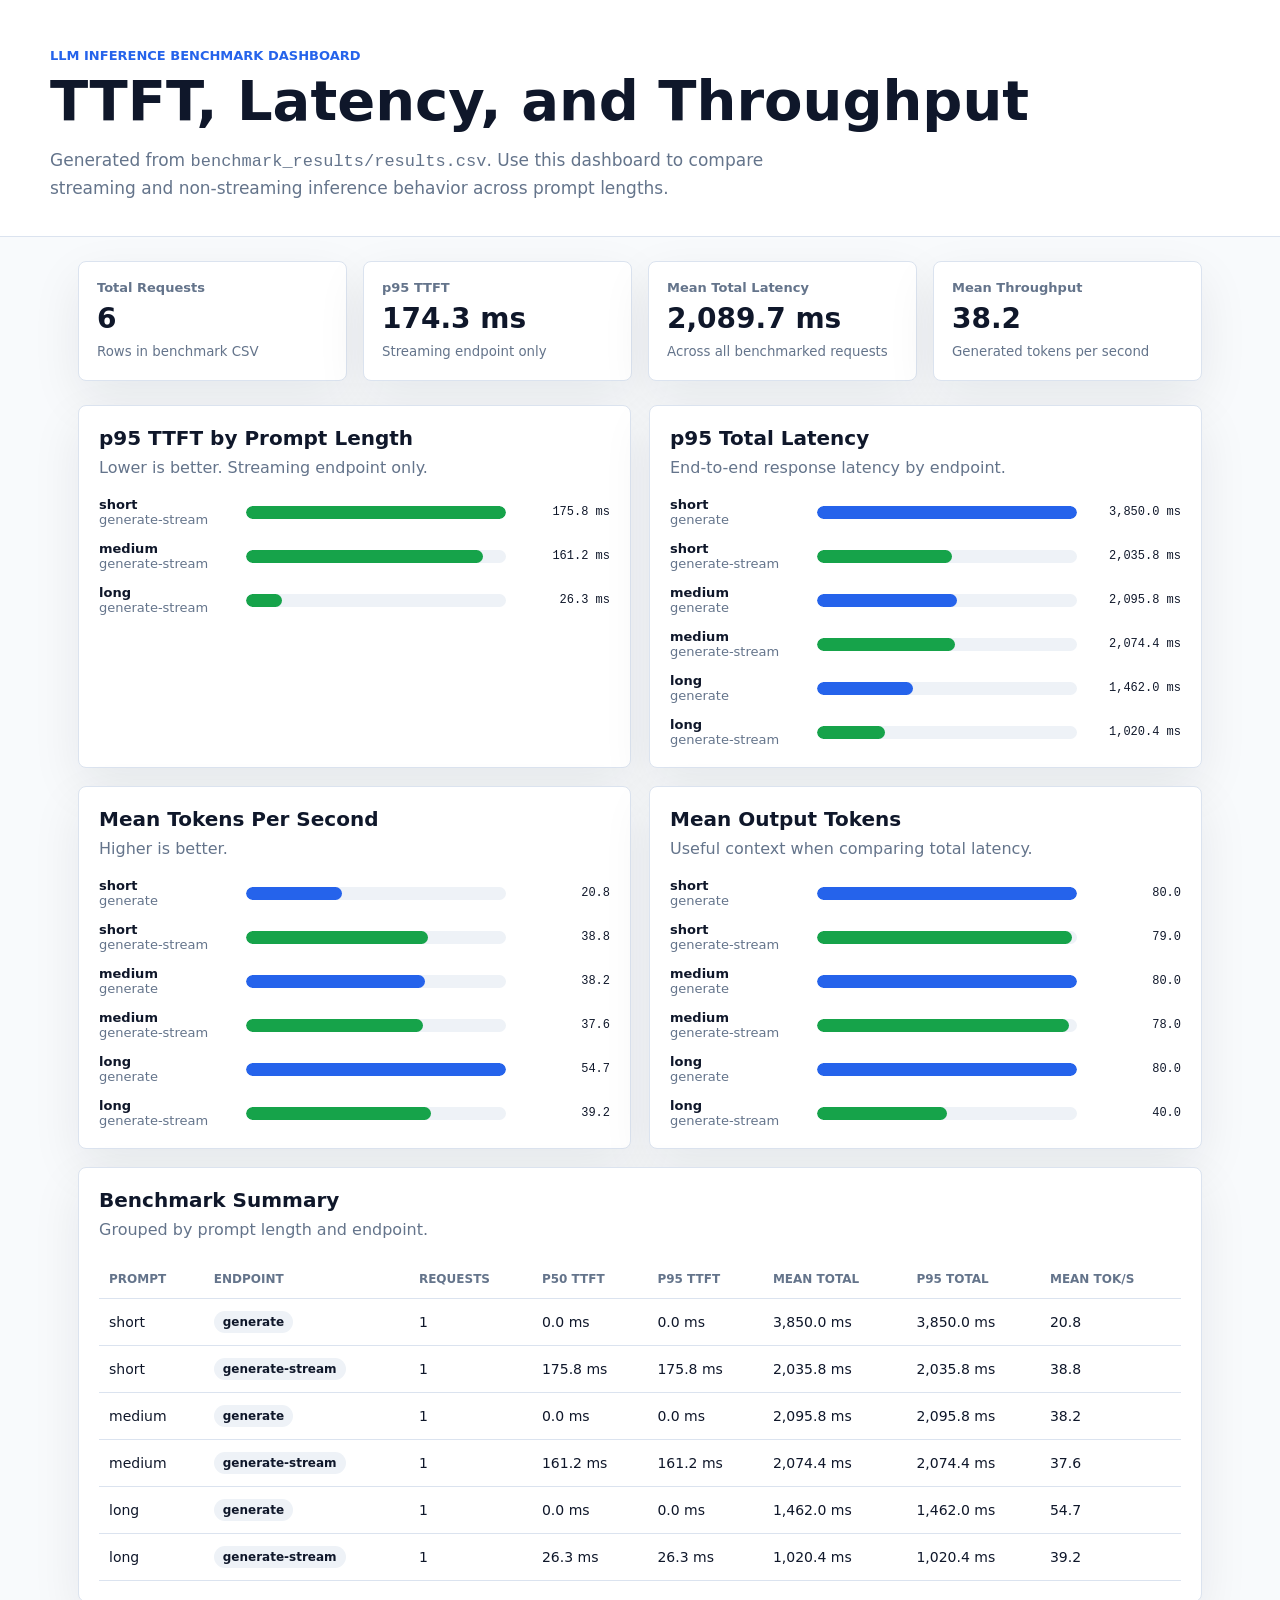
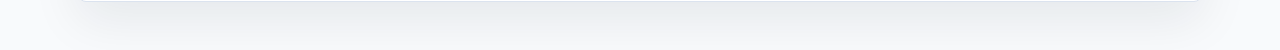
==== dashboard/index.html @ 8f3b3893 "Initial LLM TTFT benchmark platform" ====
<!doctype html>
<html lang="en">
<head>
  <meta charset="utf-8">
  <meta name="viewport" content="width=device-width, initial-scale=1">
  <title>LLM TTFT Benchmark Dashboard</title>
  <style>
    :root {
      color-scheme: light;
      --bg: #f8fafc;
      --surface: #ffffff;
      --surface-2: #eef2f7;
      --text: #0f172a;
      --muted: #64748b;
      --line: #dbe3ef;
      --blue: #2563eb;
      --green: #16a34a;
      --shadow: 0 18px 50px rgba(15, 23, 42, 0.08);
    }

    * {
      box-sizing: border-box;
    }

    body {
      margin: 0;
      background: var(--bg);
      color: var(--text);
      font-family:
        Inter,
        ui-sans-serif,
        system-ui,
        -apple-system,
        BlinkMacSystemFont,
        "Segoe UI",
        sans-serif;
    }

    code, pre {
      font-family: "SFMono-Regular", Consolas, "Liberation Mono", monospace;
    }

    .hero {
      background: var(--surface);
      border-bottom: 1px solid var(--line);
      padding: 48px 28px 34px;
    }

    .hero > div,
    .metrics,
    .grid {
      max-width: 1180px;
      margin: 0 auto;
    }

    .eyebrow {
      margin: 0 0 10px;
      color: var(--blue);
      font-size: 13px;
      font-weight: 700;
      text-transform: uppercase;
      letter-spacing: 0;
    }

    h1 {
      margin: 0;
      font-size: clamp(32px, 5vw, 56px);
      line-height: 1;
      letter-spacing: 0;
    }

    .hero p:last-child {
      max-width: 780px;
      margin: 18px 0 0;
      color: var(--muted);
      font-size: 17px;
      line-height: 1.6;
    }

    .metrics {
      display: grid;
      grid-template-columns: repeat(4, minmax(0, 1fr));
      gap: 16px;
      padding: 24px 28px 4px;
    }

    .metric-card,
    .panel {
      background: var(--surface);
      border: 1px solid var(--line);
      border-radius: 8px;
      box-shadow: var(--shadow);
    }

    .metric-card {
      padding: 18px;
    }

    .metric-card span,
    .metric-card small,
    .panel-heading p,
    .bar-label span {
      color: var(--muted);
    }

    .metric-card span {
      display: block;
      font-size: 13px;
      font-weight: 700;
    }

    .metric-card strong {
      display: block;
      margin-top: 10px;
      font-size: 28px;
      line-height: 1;
    }

    .metric-card small {
      display: block;
      margin-top: 10px;
      line-height: 1.4;
    }

    .grid {
      display: grid;
      grid-template-columns: repeat(2, minmax(0, 1fr));
      gap: 18px;
      padding: 20px 28px 48px;
    }

    .panel {
      padding: 20px;
      min-width: 0;
    }

    .wide {
      grid-column: 1 / -1;
    }

    .panel-heading {
      margin-bottom: 18px;
    }

    h2 {
      margin: 0;
      font-size: 20px;
      letter-spacing: 0;
    }

    .panel-heading p {
      margin: 6px 0 0;
      line-height: 1.45;
    }

    .bars {
      display: grid;
      gap: 14px;
    }

    .bar-row {
      display: grid;
      grid-template-columns: 135px minmax(120px, 1fr) 92px;
      align-items: center;
      gap: 12px;
    }

    .bar-label strong,
    .bar-label span {
      display: block;
      font-size: 13px;
    }

    .bar-track {
      height: 13px;
      overflow: hidden;
      background: var(--surface-2);
      border-radius: 999px;
    }

    .bar-fill {
      height: 100%;
      border-radius: 999px;
    }

    .bar-row code {
      color: var(--text);
      font-size: 12px;
      text-align: right;
    }

    .table-wrap {
      overflow-x: auto;
    }

    table {
      width: 100%;
      border-collapse: collapse;
      min-width: 860px;
    }

    th,
    td {
      border-bottom: 1px solid var(--line);
      padding: 12px 10px;
      text-align: left;
      font-size: 14px;
      white-space: nowrap;
    }

    th {
      color: var(--muted);
      font-size: 12px;
      text-transform: uppercase;
      letter-spacing: 0;
    }

    .pill {
      display: inline-flex;
      align-items: center;
      border-radius: 999px;
      background: var(--surface-2);
      padding: 4px 9px;
      font-size: 12px;
      font-weight: 700;
    }

    .empty {
      border: 1px dashed var(--line);
      border-radius: 8px;
      color: var(--muted);
      padding: 28px;
      text-align: center;
    }

    pre {
      margin: 0;
      overflow-x: auto;
      background: #0f172a;
      color: #e2e8f0;
      border-radius: 8px;
      padding: 18px;
      line-height: 1.55;
    }

    @media (max-width: 860px) {
      .metrics,
      .grid {
        grid-template-columns: 1fr;
      }

      .bar-row {
        grid-template-columns: 1fr;
        gap: 7px;
      }

      .bar-row code {
        text-align: left;
      }
    }
  </style>
</head>
<body>

        <section class="hero">
          <div>
            <p class="eyebrow">LLM Inference Benchmark Dashboard</p>
            <h1>TTFT, Latency, and Throughput</h1>
            <p>
              Generated from <code>benchmark_results/results.csv</code>. Use this dashboard to
              compare streaming and non-streaming inference behavior across prompt lengths.
            </p>
          </div>
        </section>

        <section class="metrics">
          
    <article class="metric-card">
      <span>Total Requests</span>
      <strong>6</strong>
      <small>Rows in benchmark CSV</small>
    </article>
    
    <article class="metric-card">
      <span>p95 TTFT</span>
      <strong>174.3 ms</strong>
      <small>Streaming endpoint only</small>
    </article>
    
    <article class="metric-card">
      <span>Mean Total Latency</span>
      <strong>2,089.7 ms</strong>
      <small>Across all benchmarked requests</small>
    </article>
    
    <article class="metric-card">
      <span>Mean Throughput</span>
      <strong>38.2</strong>
      <small>Generated tokens per second</small>
    </article>
    
        </section>

        <main class="grid">
          
    <section class="panel">
      <div class="panel-heading">
        <h2>p95 TTFT by Prompt Length</h2>
        <p>Lower is better. Streaming endpoint only.</p>
      </div>
      <div class="bars">
        
            <div class="bar-row">
              <div class="bar-label">
                <strong>short</strong>
                <span>generate-stream</span>
              </div>
              <div class="bar-track" aria-label="short generate-stream">
                <div class="bar-fill" style="width:100%;background:#16a34a;"></div>
              </div>
              <code>175.8 ms</code>
            </div>
            
            <div class="bar-row">
              <div class="bar-label">
                <strong>medium</strong>
                <span>generate-stream</span>
              </div>
              <div class="bar-track" aria-label="medium generate-stream">
                <div class="bar-fill" style="width:91%;background:#16a34a;"></div>
              </div>
              <code>161.2 ms</code>
            </div>
            
            <div class="bar-row">
              <div class="bar-label">
                <strong>long</strong>
                <span>generate-stream</span>
              </div>
              <div class="bar-track" aria-label="long generate-stream">
                <div class="bar-fill" style="width:14%;background:#16a34a;"></div>
              </div>
              <code>26.3 ms</code>
            </div>
            
      </div>
    </section>
    
          
    <section class="panel">
      <div class="panel-heading">
        <h2>p95 Total Latency</h2>
        <p>End-to-end response latency by endpoint.</p>
      </div>
      <div class="bars">
        
            <div class="bar-row">
              <div class="bar-label">
                <strong>short</strong>
                <span>generate</span>
              </div>
              <div class="bar-track" aria-label="short generate">
                <div class="bar-fill" style="width:100%;background:#2563eb;"></div>
              </div>
              <code>3,850.0 ms</code>
            </div>
            
            <div class="bar-row">
              <div class="bar-label">
                <strong>short</strong>
                <span>generate-stream</span>
              </div>
              <div class="bar-track" aria-label="short generate-stream">
                <div class="bar-fill" style="width:52%;background:#16a34a;"></div>
              </div>
              <code>2,035.8 ms</code>
            </div>
            
            <div class="bar-row">
              <div class="bar-label">
                <strong>medium</strong>
                <span>generate</span>
              </div>
              <div class="bar-track" aria-label="medium generate">
                <div class="bar-fill" style="width:54%;background:#2563eb;"></div>
              </div>
              <code>2,095.8 ms</code>
            </div>
            
            <div class="bar-row">
              <div class="bar-label">
                <strong>medium</strong>
                <span>generate-stream</span>
              </div>
              <div class="bar-track" aria-label="medium generate-stream">
                <div class="bar-fill" style="width:53%;background:#16a34a;"></div>
              </div>
              <code>2,074.4 ms</code>
            </div>
            
            <div class="bar-row">
              <div class="bar-label">
                <strong>long</strong>
                <span>generate</span>
              </div>
              <div class="bar-track" aria-label="long generate">
                <div class="bar-fill" style="width:37%;background:#2563eb;"></div>
              </div>
              <code>1,462.0 ms</code>
            </div>
            
            <div class="bar-row">
              <div class="bar-label">
                <strong>long</strong>
                <span>generate-stream</span>
              </div>
              <div class="bar-track" aria-label="long generate-stream">
                <div class="bar-fill" style="width:26%;background:#16a34a;"></div>
              </div>
              <code>1,020.4 ms</code>
            </div>
            
      </div>
    </section>
    
          
    <section class="panel">
      <div class="panel-heading">
        <h2>Mean Tokens Per Second</h2>
        <p>Higher is better.</p>
      </div>
      <div class="bars">
        
            <div class="bar-row">
              <div class="bar-label">
                <strong>short</strong>
                <span>generate</span>
              </div>
              <div class="bar-track" aria-label="short generate">
                <div class="bar-fill" style="width:37%;background:#2563eb;"></div>
              </div>
              <code>20.8</code>
            </div>
            
            <div class="bar-row">
              <div class="bar-label">
                <strong>short</strong>
                <span>generate-stream</span>
              </div>
              <div class="bar-track" aria-label="short generate-stream">
                <div class="bar-fill" style="width:70%;background:#16a34a;"></div>
              </div>
              <code>38.8</code>
            </div>
            
            <div class="bar-row">
              <div class="bar-label">
                <strong>medium</strong>
                <span>generate</span>
              </div>
              <div class="bar-track" aria-label="medium generate">
                <div class="bar-fill" style="width:69%;background:#2563eb;"></div>
              </div>
              <code>38.2</code>
            </div>
            
            <div class="bar-row">
              <div class="bar-label">
                <strong>medium</strong>
                <span>generate-stream</span>
              </div>
              <div class="bar-track" aria-label="medium generate-stream">
                <div class="bar-fill" style="width:68%;background:#16a34a;"></div>
              </div>
              <code>37.6</code>
            </div>
            
            <div class="bar-row">
              <div class="bar-label">
                <strong>long</strong>
                <span>generate</span>
              </div>
              <div class="bar-track" aria-label="long generate">
                <div class="bar-fill" style="width:100%;background:#2563eb;"></div>
              </div>
              <code>54.7</code>
            </div>
            
            <div class="bar-row">
              <div class="bar-label">
                <strong>long</strong>
                <span>generate-stream</span>
              </div>
              <div class="bar-track" aria-label="long generate-stream">
                <div class="bar-fill" style="width:71%;background:#16a34a;"></div>
              </div>
              <code>39.2</code>
            </div>
            
      </div>
    </section>
    
          
    <section class="panel">
      <div class="panel-heading">
        <h2>Mean Output Tokens</h2>
        <p>Useful context when comparing total latency.</p>
      </div>
      <div class="bars">
        
            <div class="bar-row">
              <div class="bar-label">
                <strong>short</strong>
                <span>generate</span>
              </div>
              <div class="bar-track" aria-label="short generate">
                <div class="bar-fill" style="width:100%;background:#2563eb;"></div>
              </div>
              <code>80.0</code>
            </div>
            
            <div class="bar-row">
              <div class="bar-label">
                <strong>short</strong>
                <span>generate-stream</span>
              </div>
              <div class="bar-track" aria-label="short generate-stream">
                <div class="bar-fill" style="width:98%;background:#16a34a;"></div>
              </div>
              <code>79.0</code>
            </div>
            
            <div class="bar-row">
              <div class="bar-label">
                <strong>medium</strong>
                <span>generate</span>
              </div>
              <div class="bar-track" aria-label="medium generate">
                <div class="bar-fill" style="width:100%;background:#2563eb;"></div>
              </div>
              <code>80.0</code>
            </div>
            
            <div class="bar-row">
              <div class="bar-label">
                <strong>medium</strong>
                <span>generate-stream</span>
              </div>
              <div class="bar-track" aria-label="medium generate-stream">
                <div class="bar-fill" style="width:97%;background:#16a34a;"></div>
              </div>
              <code>78.0</code>
            </div>
            
            <div class="bar-row">
              <div class="bar-label">
                <strong>long</strong>
                <span>generate</span>
              </div>
              <div class="bar-track" aria-label="long generate">
                <div class="bar-fill" style="width:100%;background:#2563eb;"></div>
              </div>
              <code>80.0</code>
            </div>
            
            <div class="bar-row">
              <div class="bar-label">
                <strong>long</strong>
                <span>generate-stream</span>
              </div>
              <div class="bar-track" aria-label="long generate-stream">
                <div class="bar-fill" style="width:50%;background:#16a34a;"></div>
              </div>
              <code>40.0</code>
            </div>
            
      </div>
    </section>
    
          
    <section class="panel wide">
      <div class="panel-heading">
        <h2>Benchmark Summary</h2>
        <p>Grouped by prompt length and endpoint.</p>
      </div>
      <div class="table-wrap">
        <table>
          <thead>
            <tr>
              <th>Prompt</th>
              <th>Endpoint</th>
              <th>Requests</th>
              <th>p50 TTFT</th>
              <th>p95 TTFT</th>
              <th>Mean Total</th>
              <th>p95 Total</th>
              <th>Mean tok/s</th>
            </tr>
          </thead>
          <tbody>
            <tr>
              <td>short</td>
              <td><span class="pill">generate</span></td>
              <td>1</td>
              <td>0.0 ms</td>
              <td>0.0 ms</td>
              <td>3,850.0 ms</td>
              <td>3,850.0 ms</td>
              <td>20.8</td>
            </tr>
            
            <tr>
              <td>short</td>
              <td><span class="pill">generate-stream</span></td>
              <td>1</td>
              <td>175.8 ms</td>
              <td>175.8 ms</td>
              <td>2,035.8 ms</td>
              <td>2,035.8 ms</td>
              <td>38.8</td>
            </tr>
            
            <tr>
              <td>medium</td>
              <td><span class="pill">generate</span></td>
              <td>1</td>
              <td>0.0 ms</td>
              <td>0.0 ms</td>
              <td>2,095.8 ms</td>
              <td>2,095.8 ms</td>
              <td>38.2</td>
            </tr>
            
            <tr>
              <td>medium</td>
              <td><span class="pill">generate-stream</span></td>
              <td>1</td>
              <td>161.2 ms</td>
              <td>161.2 ms</td>
              <td>2,074.4 ms</td>
              <td>2,074.4 ms</td>
              <td>37.6</td>
            </tr>
            
            <tr>
              <td>long</td>
              <td><span class="pill">generate</span></td>
              <td>1</td>
              <td>0.0 ms</td>
              <td>0.0 ms</td>
              <td>1,462.0 ms</td>
              <td>1,462.0 ms</td>
              <td>54.7</td>
            </tr>
            
            <tr>
              <td>long</td>
              <td><span class="pill">generate-stream</span></td>
              <td>1</td>
              <td>26.3 ms</td>
              <td>26.3 ms</td>
              <td>1,020.4 ms</td>
              <td>1,020.4 ms</td>
              <td>39.2</td>
            </tr>
            </tbody>
        </table>
      </div>
    </section>
    
        </main>
        
</body>
</html>
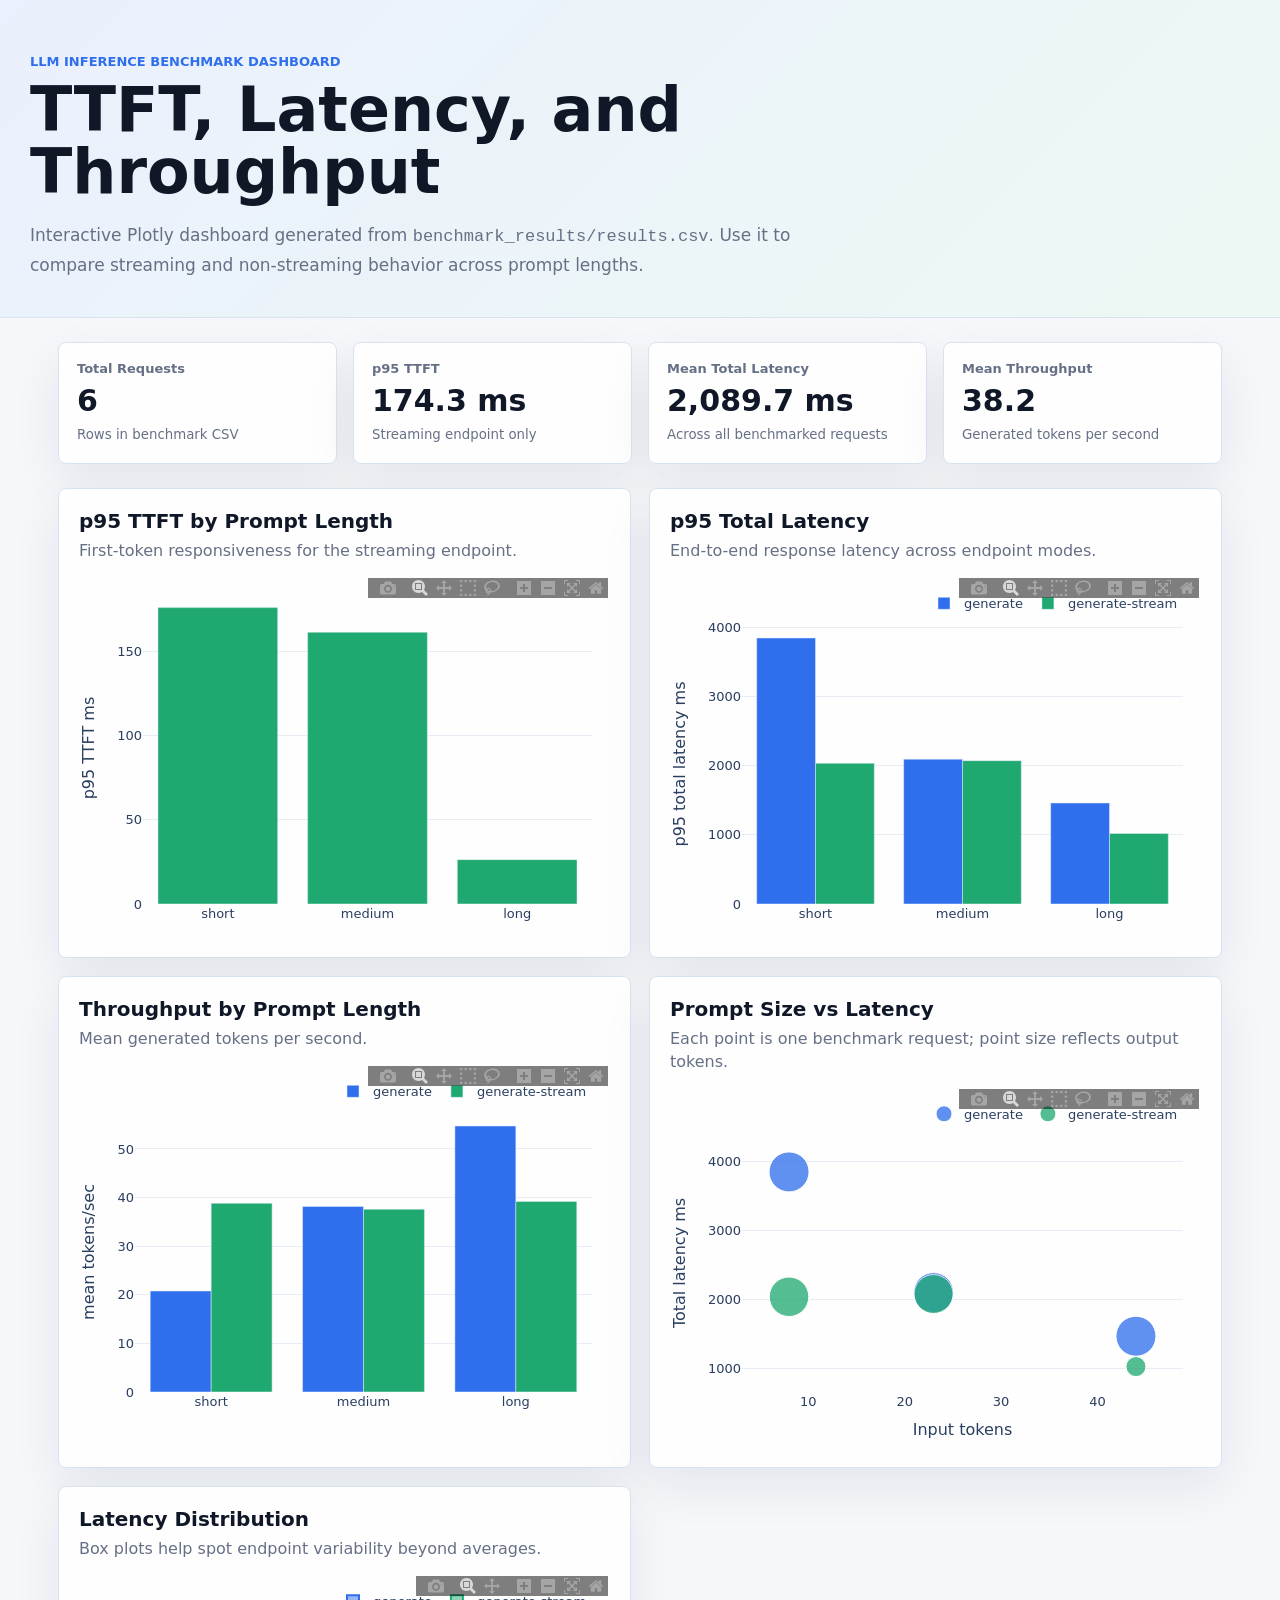
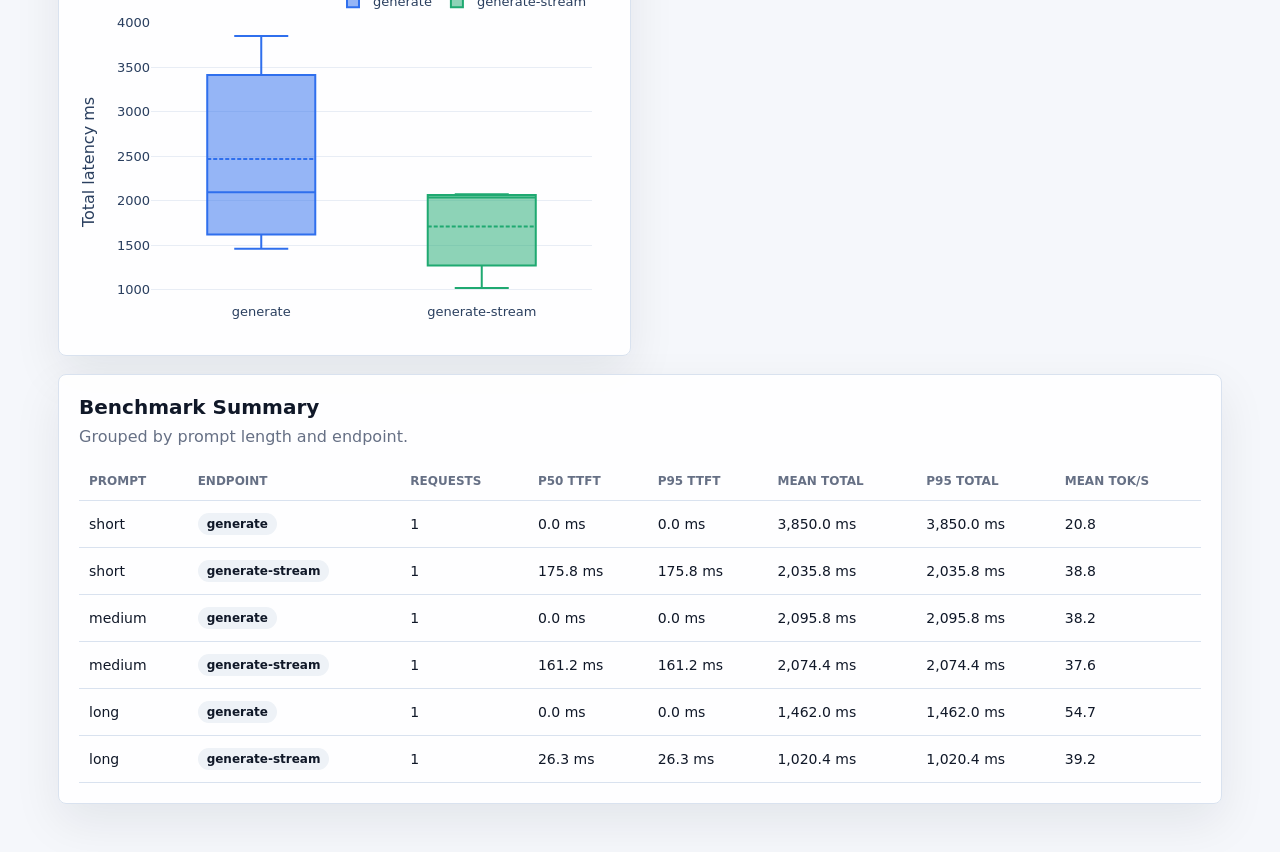
==== commit 187c1574: "Add Plotly benchmark dashboard and README visuals" ====
--- a/dashboard/index.html
+++ b/dashboard/index.html
@@ -7,15 +7,15 @@
   <style>
     :root {
       color-scheme: light;
-      --bg: #f8fafc;
+      --bg: #f5f7fb;
       --surface: #ffffff;
       --surface-2: #eef2f7;
-      --text: #0f172a;
-      --muted: #64748b;
-      --line: #dbe3ef;
-      --blue: #2563eb;
-      --green: #16a34a;
-      --shadow: 0 18px 50px rgba(15, 23, 42, 0.08);
+      --text: #101828;
+      --muted: #667085;
+      --line: #d9e2ef;
+      --accent: #2f6fed;
+      --accent-2: #1fa971;
+      --shadow: 0 18px 48px rgba(16, 24, 40, 0.08);
     }
 
     * {
@@ -41,40 +41,43 @@
     }
 
     .hero {
-      background: var(--surface);
+      background:
+        linear-gradient(135deg, rgba(47, 111, 237, 0.10), rgba(31, 169, 113, 0.08)),
+        var(--surface);
       border-bottom: 1px solid var(--line);
-      padding: 48px 28px 34px;
+      padding: 54px 28px 38px;
     }
 
     .hero > div,
     .metrics,
     .grid {
-      max-width: 1180px;
+      max-width: 1220px;
       margin: 0 auto;
     }
 
     .eyebrow {
       margin: 0 0 10px;
-      color: var(--blue);
+      color: var(--accent);
       font-size: 13px;
-      font-weight: 700;
+      font-weight: 800;
       text-transform: uppercase;
       letter-spacing: 0;
     }
 
     h1 {
+      max-width: 860px;
       margin: 0;
-      font-size: clamp(32px, 5vw, 56px);
+      font-size: clamp(36px, 5vw, 62px);
       line-height: 1;
       letter-spacing: 0;
     }
 
     .hero p:last-child {
-      max-width: 780px;
+      max-width: 800px;
       margin: 18px 0 0;
       color: var(--muted);
       font-size: 17px;
-      line-height: 1.6;
+      line-height: 1.65;
     }
 
     .metrics {
@@ -86,7 +89,7 @@
 
     .metric-card,
     .panel {
-      background: var(--surface);
+      background: rgba(255, 255, 255, 0.94);
       border: 1px solid var(--line);
       border-radius: 8px;
       box-shadow: var(--shadow);
@@ -98,21 +101,20 @@
 
     .metric-card span,
     .metric-card small,
-    .panel-heading p,
-    .bar-label span {
+    .panel-heading p {
       color: var(--muted);
     }
 
     .metric-card span {
       display: block;
       font-size: 13px;
-      font-weight: 700;
+      font-weight: 800;
     }
 
     .metric-card strong {
       display: block;
       margin-top: 10px;
-      font-size: 28px;
+      font-size: 30px;
       line-height: 1;
     }
 
@@ -130,8 +132,12 @@
     }
 
     .panel {
+      min-width: 0;
       padding: 20px;
-      min-width: 0;
+    }
+
+    .chart-panel {
+      min-height: 470px;
     }
 
     .wide {
@@ -139,7 +145,7 @@
     }
 
     .panel-heading {
-      margin-bottom: 18px;
+      margin-bottom: 14px;
     }
 
     h2 {
@@ -151,42 +157,6 @@
     .panel-heading p {
       margin: 6px 0 0;
       line-height: 1.45;
-    }
-
-    .bars {
-      display: grid;
-      gap: 14px;
-    }
-
-    .bar-row {
-      display: grid;
-      grid-template-columns: 135px minmax(120px, 1fr) 92px;
-      align-items: center;
-      gap: 12px;
-    }
-
-    .bar-label strong,
-    .bar-label span {
-      display: block;
-      font-size: 13px;
-    }
-
-    .bar-track {
-      height: 13px;
-      overflow: hidden;
-      background: var(--surface-2);
-      border-radius: 999px;
-    }
-
-    .bar-fill {
-      height: 100%;
-      border-radius: 999px;
-    }
-
-    .bar-row code {
-      color: var(--text);
-      font-size: 12px;
-      text-align: right;
     }
 
     .table-wrap {
@@ -222,7 +192,7 @@
       background: var(--surface-2);
       padding: 4px 9px;
       font-size: 12px;
-      font-weight: 700;
+      font-weight: 800;
     }
 
     .empty {
@@ -236,26 +206,17 @@
     pre {
       margin: 0;
       overflow-x: auto;
-      background: #0f172a;
-      color: #e2e8f0;
+      background: #101828;
+      color: #edf2f7;
       border-radius: 8px;
       padding: 18px;
       line-height: 1.55;
     }
 
-    @media (max-width: 860px) {
+    @media (max-width: 900px) {
       .metrics,
       .grid {
         grid-template-columns: 1fr;
-      }
-
-      .bar-row {
-        grid-template-columns: 1fr;
-        gap: 7px;
-      }
-
-      .bar-row code {
-        text-align: left;
       }
     }
   </style>
@@ -267,8 +228,9 @@
             <p class="eyebrow">LLM Inference Benchmark Dashboard</p>
             <h1>TTFT, Latency, and Throughput</h1>
             <p>
-              Generated from <code>benchmark_results/results.csv</code>. Use this dashboard to
-              compare streaming and non-streaming inference behavior across prompt lengths.
+              Interactive Plotly dashboard generated from
+              <code>benchmark_results/results.csv</code>. Use it to compare
+              streaming and non-streaming behavior across prompt lengths.
             </p>
           </div>
         </section>
@@ -303,278 +265,45 @@
 
         <main class="grid">
           
-    <section class="panel">
+    <section class="panel chart-panel">
       <div class="panel-heading">
         <h2>p95 TTFT by Prompt Length</h2>
-        <p>Lower is better. Streaming endpoint only.</p>
-      </div>
-      <div class="bars">
-        
-            <div class="bar-row">
-              <div class="bar-label">
-                <strong>short</strong>
-                <span>generate-stream</span>
-              </div>
-              <div class="bar-track" aria-label="short generate-stream">
-                <div class="bar-fill" style="width:100%;background:#16a34a;"></div>
-              </div>
-              <code>175.8 ms</code>
-            </div>
-            
-            <div class="bar-row">
-              <div class="bar-label">
-                <strong>medium</strong>
-                <span>generate-stream</span>
-              </div>
-              <div class="bar-track" aria-label="medium generate-stream">
-                <div class="bar-fill" style="width:91%;background:#16a34a;"></div>
-              </div>
-              <code>161.2 ms</code>
-            </div>
-            
-            <div class="bar-row">
-              <div class="bar-label">
-                <strong>long</strong>
-                <span>generate-stream</span>
-              </div>
-              <div class="bar-track" aria-label="long generate-stream">
-                <div class="bar-fill" style="width:14%;background:#16a34a;"></div>
-              </div>
-              <code>26.3 ms</code>
-            </div>
-            
-      </div>
-    </section>
-    
-          
-    <section class="panel">
+        <p>First-token responsiveness for the streaming endpoint.</p>
+      </div>
+      <div>                        <script type="text/javascript">window.PlotlyConfig = {MathJaxConfig: 'local'};</script>
+        <script charset="utf-8" src="https://cdn.plot.ly/plotly-2.35.2.min.js"></script>                <div id="385164d9-6b8e-4948-8097-2325df92bfde" class="plotly-graph-div" style="height:360px; width:100%;"></div>            <script type="text/javascript">                                    window.PLOTLYENV=window.PLOTLYENV || {};                                    if (document.getElementById("385164d9-6b8e-4948-8097-2325df92bfde")) {                    Plotly.newPlot(                        "385164d9-6b8e-4948-8097-2325df92bfde",                        [{"customdata":[[1],[1],[1]],"hovertemplate":"\u003cb\u003e%{x}\u003c\u002fb\u003e\u003cbr\u003ep95 TTFT ms: %{y:,.1f}\u003cbr\u003erequests: %{customdata[0]}\u003cextra\u003e\u003c\u002fextra\u003e","marker":{"color":"#1fa971"},"name":"generate-stream","x":["short","medium","long"],"y":[175.77512499999992,161.17262499999984,26.311542000000188],"type":"bar"}],                        {"template":{"data":{"histogram2dcontour":[{"type":"histogram2dcontour","colorbar":{"outlinewidth":0,"ticks":""},"colorscale":[[0.0,"#0d0887"],[0.1111111111111111,"#46039f"],[0.2222222222222222,"#7201a8"],[0.3333333333333333,"#9c179e"],[0.4444444444444444,"#bd3786"],[0.5555555555555556,"#d8576b"],[0.6666666666666666,"#ed7953"],[0.7777777777777778,"#fb9f3a"],[0.8888888888888888,"#fdca26"],[1.0,"#f0f921"]]}],"choropleth":[{"type":"choropleth","colorbar":{"outlinewidth":0,"ticks":""}}],"histogram2d":[{"type":"histogram2d","colorbar":{"outlinewidth":0,"ticks":""},"colorscale":[[0.0,"#0d0887"],[0.1111111111111111,"#46039f"],[0.2222222222222222,"#7201a8"],[0.3333333333333333,"#9c179e"],[0.4444444444444444,"#bd3786"],[0.5555555555555556,"#d8576b"],[0.6666666666666666,"#ed7953"],[0.7777777777777778,"#fb9f3a"],[0.8888888888888888,"#fdca26"],[1.0,"#f0f921"]]}],"heatmap":[{"type":"heatmap","colorbar":{"outlinewidth":0,"ticks":""},"colorscale":[[0.0,"#0d0887"],[0.1111111111111111,"#46039f"],[0.2222222222222222,"#7201a8"],[0.3333333333333333,"#9c179e"],[0.4444444444444444,"#bd3786"],[0.5555555555555556,"#d8576b"],[0.6666666666666666,"#ed7953"],[0.7777777777777778,"#fb9f3a"],[0.8888888888888888,"#fdca26"],[1.0,"#f0f921"]]}],"heatmapgl":[{"type":"heatmapgl","colorbar":{"outlinewidth":0,"ticks":""},"colorscale":[[0.0,"#0d0887"],[0.1111111111111111,"#46039f"],[0.2222222222222222,"#7201a8"],[0.3333333333333333,"#9c179e"],[0.4444444444444444,"#bd3786"],[0.5555555555555556,"#d8576b"],[0.6666666666666666,"#ed7953"],[0.7777777777777778,"#fb9f3a"],[0.8888888888888888,"#fdca26"],[1.0,"#f0f921"]]}],"contourcarpet":[{"type":"contourcarpet","colorbar":{"outlinewidth":0,"ticks":""}}],"contour":[{"type":"contour","colorbar":{"outlinewidth":0,"ticks":""},"colorscale":[[0.0,"#0d0887"],[0.1111111111111111,"#46039f"],[0.2222222222222222,"#7201a8"],[0.3333333333333333,"#9c179e"],[0.4444444444444444,"#bd3786"],[0.5555555555555556,"#d8576b"],[0.6666666666666666,"#ed7953"],[0.7777777777777778,"#fb9f3a"],[0.8888888888888888,"#fdca26"],[1.0,"#f0f921"]]}],"surface":[{"type":"surface","colorbar":{"outlinewidth":0,"ticks":""},"colorscale":[[0.0,"#0d0887"],[0.1111111111111111,"#46039f"],[0.2222222222222222,"#7201a8"],[0.3333333333333333,"#9c179e"],[0.4444444444444444,"#bd3786"],[0.5555555555555556,"#d8576b"],[0.6666666666666666,"#ed7953"],[0.7777777777777778,"#fb9f3a"],[0.8888888888888888,"#fdca26"],[1.0,"#f0f921"]]}],"mesh3d":[{"type":"mesh3d","colorbar":{"outlinewidth":0,"ticks":""}}],"scatter":[{"fillpattern":{"fillmode":"overlay","size":10,"solidity":0.2},"type":"scatter"}],"parcoords":[{"type":"parcoords","line":{"colorbar":{"outlinewidth":0,"ticks":""}}}],"scatterpolargl":[{"type":"scatterpolargl","marker":{"colorbar":{"outlinewidth":0,"ticks":""}}}],"bar":[{"error_x":{"color":"#2a3f5f"},"error_y":{"color":"#2a3f5f"},"marker":{"line":{"color":"#E5ECF6","width":0.5},"pattern":{"fillmode":"overlay","size":10,"solidity":0.2}},"type":"bar"}],"scattergeo":[{"type":"scattergeo","marker":{"colorbar":{"outlinewidth":0,"ticks":""}}}],"scatterpolar":[{"type":"scatterpolar","marker":{"colorbar":{"outlinewidth":0,"ticks":""}}}],"histogram":[{"marker":{"pattern":{"fillmode":"overlay","size":10,"solidity":0.2}},"type":"histogram"}],"scattergl":[{"type":"scattergl","marker":{"colorbar":{"outlinewidth":0,"ticks":""}}}],"scatter3d":[{"type":"scatter3d","line":{"colorbar":{"outlinewidth":0,"ticks":""}},"marker":{"colorbar":{"outlinewidth":0,"ticks":""}}}],"scattermapbox":[{"type":"scattermapbox","marker":{"colorbar":{"outlinewidth":0,"ticks":""}}}],"scatterternary":[{"type":"scatterternary","marker":{"colorbar":{"outlinewidth":0,"ticks":""}}}],"scattercarpet":[{"type":"scattercarpet","marker":{"colorbar":{"outlinewidth":0,"ticks":""}}}],"carpet":[{"aaxis":{"endlinecolor":"#2a3f5f","gridcolor":"white","linecolor":"white","minorgridcolor":"white","startlinecolor":"#2a3f5f"},"baxis":{"endlinecolor":"#2a3f5f","gridcolor":"white","linecolor":"white","minorgridcolor":"white","startlinecolor":"#2a3f5f"},"type":"carpet"}],"table":[{"cells":{"fill":{"color":"#EBF0F8"},"line":{"color":"white"}},"header":{"fill":{"color":"#C8D4E3"},"line":{"color":"white"}},"type":"table"}],"barpolar":[{"marker":{"line":{"color":"#E5ECF6","width":0.5},"pattern":{"fillmode":"overlay","size":10,"solidity":0.2}},"type":"barpolar"}],"pie":[{"automargin":true,"type":"pie"}]},"layout":{"autotypenumbers":"strict","colorway":["#636efa","#EF553B","#00cc96","#ab63fa","#FFA15A","#19d3f3","#FF6692","#B6E880","#FF97FF","#FECB52"],"font":{"color":"#2a3f5f"},"hovermode":"closest","hoverlabel":{"align":"left"},"paper_bgcolor":"white","plot_bgcolor":"#E5ECF6","polar":{"bgcolor":"#E5ECF6","angularaxis":{"gridcolor":"white","linecolor":"white","ticks":""},"radialaxis":{"gridcolor":"white","linecolor":"white","ticks":""}},"ternary":{"bgcolor":"#E5ECF6","aaxis":{"gridcolor":"white","linecolor":"white","ticks":""},"baxis":{"gridcolor":"white","linecolor":"white","ticks":""},"caxis":{"gridcolor":"white","linecolor":"white","ticks":""}},"coloraxis":{"colorbar":{"outlinewidth":0,"ticks":""}},"colorscale":{"sequential":[[0.0,"#0d0887"],[0.1111111111111111,"#46039f"],[0.2222222222222222,"#7201a8"],[0.3333333333333333,"#9c179e"],[0.4444444444444444,"#bd3786"],[0.5555555555555556,"#d8576b"],[0.6666666666666666,"#ed7953"],[0.7777777777777778,"#fb9f3a"],[0.8888888888888888,"#fdca26"],[1.0,"#f0f921"]],"sequentialminus":[[0.0,"#0d0887"],[0.1111111111111111,"#46039f"],[0.2222222222222222,"#7201a8"],[0.3333333333333333,"#9c179e"],[0.4444444444444444,"#bd3786"],[0.5555555555555556,"#d8576b"],[0.6666666666666666,"#ed7953"],[0.7777777777777778,"#fb9f3a"],[0.8888888888888888,"#fdca26"],[1.0,"#f0f921"]],"diverging":[[0,"#8e0152"],[0.1,"#c51b7d"],[0.2,"#de77ae"],[0.3,"#f1b6da"],[0.4,"#fde0ef"],[0.5,"#f7f7f7"],[0.6,"#e6f5d0"],[0.7,"#b8e186"],[0.8,"#7fbc41"],[0.9,"#4d9221"],[1,"#276419"]]},"xaxis":{"gridcolor":"white","linecolor":"white","ticks":"","title":{"standoff":15},"zerolinecolor":"white","automargin":true,"zerolinewidth":2},"yaxis":{"gridcolor":"white","linecolor":"white","ticks":"","title":{"standoff":15},"zerolinecolor":"white","automargin":true,"zerolinewidth":2},"scene":{"xaxis":{"backgroundcolor":"#E5ECF6","gridcolor":"white","linecolor":"white","showbackground":true,"ticks":"","zerolinecolor":"white","gridwidth":2},"yaxis":{"backgroundcolor":"#E5ECF6","gridcolor":"white","linecolor":"white","showbackground":true,"ticks":"","zerolinecolor":"white","gridwidth":2},"zaxis":{"backgroundcolor":"#E5ECF6","gridcolor":"white","linecolor":"white","showbackground":true,"ticks":"","zerolinecolor":"white","gridwidth":2}},"shapedefaults":{"line":{"color":"#2a3f5f"}},"annotationdefaults":{"arrowcolor":"#2a3f5f","arrowhead":0,"arrowwidth":1},"geo":{"bgcolor":"white","landcolor":"#E5ECF6","subunitcolor":"white","showland":true,"showlakes":true,"lakecolor":"white"},"title":{"x":0.05},"mapbox":{"style":"light"}}},"barmode":"group","yaxis":{"title":{"text":"p95 TTFT ms"},"gridcolor":"#e8edf5","zeroline":false},"margin":{"l":24,"r":18,"t":16,"b":32},"font":{"family":"Inter, system-ui, -apple-system, Segoe UI, sans-serif","size":13},"legend":{"orientation":"h","yanchor":"bottom","y":1.02,"xanchor":"right","x":1},"hoverlabel":{"font":{"size":13,"family":"Inter, system-ui, sans-serif"},"bgcolor":"#ffffff","bordercolor":"#d8e0eb"},"xaxis":{"showgrid":false,"zeroline":false},"height":360,"paper_bgcolor":"rgba(0,0,0,0)","plot_bgcolor":"rgba(0,0,0,0)"},                        {"displayModeBar": true, "responsive": true, "displaylogo": false}                    )                };                            </script>        </div>
+    </section>
+    
+    <section class="panel chart-panel">
       <div class="panel-heading">
         <h2>p95 Total Latency</h2>
-        <p>End-to-end response latency by endpoint.</p>
-      </div>
-      <div class="bars">
-        
-            <div class="bar-row">
-              <div class="bar-label">
-                <strong>short</strong>
-                <span>generate</span>
-              </div>
-              <div class="bar-track" aria-label="short generate">
-                <div class="bar-fill" style="width:100%;background:#2563eb;"></div>
-              </div>
-              <code>3,850.0 ms</code>
-            </div>
-            
-            <div class="bar-row">
-              <div class="bar-label">
-                <strong>short</strong>
-                <span>generate-stream</span>
-              </div>
-              <div class="bar-track" aria-label="short generate-stream">
-                <div class="bar-fill" style="width:52%;background:#16a34a;"></div>
-              </div>
-              <code>2,035.8 ms</code>
-            </div>
-            
-            <div class="bar-row">
-              <div class="bar-label">
-                <strong>medium</strong>
-                <span>generate</span>
-              </div>
-              <div class="bar-track" aria-label="medium generate">
-                <div class="bar-fill" style="width:54%;background:#2563eb;"></div>
-              </div>
-              <code>2,095.8 ms</code>
-            </div>
-            
-            <div class="bar-row">
-              <div class="bar-label">
-                <strong>medium</strong>
-                <span>generate-stream</span>
-              </div>
-              <div class="bar-track" aria-label="medium generate-stream">
-                <div class="bar-fill" style="width:53%;background:#16a34a;"></div>
-              </div>
-              <code>2,074.4 ms</code>
-            </div>
-            
-            <div class="bar-row">
-              <div class="bar-label">
-                <strong>long</strong>
-                <span>generate</span>
-              </div>
-              <div class="bar-track" aria-label="long generate">
-                <div class="bar-fill" style="width:37%;background:#2563eb;"></div>
-              </div>
-              <code>1,462.0 ms</code>
-            </div>
-            
-            <div class="bar-row">
-              <div class="bar-label">
-                <strong>long</strong>
-                <span>generate-stream</span>
-              </div>
-              <div class="bar-track" aria-label="long generate-stream">
-                <div class="bar-fill" style="width:26%;background:#16a34a;"></div>
-              </div>
-              <code>1,020.4 ms</code>
-            </div>
-            
-      </div>
-    </section>
-    
-          
-    <section class="panel">
-      <div class="panel-heading">
-        <h2>Mean Tokens Per Second</h2>
-        <p>Higher is better.</p>
-      </div>
-      <div class="bars">
-        
-            <div class="bar-row">
-              <div class="bar-label">
-                <strong>short</strong>
-                <span>generate</span>
-              </div>
-              <div class="bar-track" aria-label="short generate">
-                <div class="bar-fill" style="width:37%;background:#2563eb;"></div>
-              </div>
-              <code>20.8</code>
-            </div>
-            
-            <div class="bar-row">
-              <div class="bar-label">
-                <strong>short</strong>
-                <span>generate-stream</span>
-              </div>
-              <div class="bar-track" aria-label="short generate-stream">
-                <div class="bar-fill" style="width:70%;background:#16a34a;"></div>
-              </div>
-              <code>38.8</code>
-            </div>
-            
-            <div class="bar-row">
-              <div class="bar-label">
-                <strong>medium</strong>
-                <span>generate</span>
-              </div>
-              <div class="bar-track" aria-label="medium generate">
-                <div class="bar-fill" style="width:69%;background:#2563eb;"></div>
-              </div>
-              <code>38.2</code>
-            </div>
-            
-            <div class="bar-row">
-              <div class="bar-label">
-                <strong>medium</strong>
-                <span>generate-stream</span>
-              </div>
-              <div class="bar-track" aria-label="medium generate-stream">
-                <div class="bar-fill" style="width:68%;background:#16a34a;"></div>
-              </div>
-              <code>37.6</code>
-            </div>
-            
-            <div class="bar-row">
-              <div class="bar-label">
-                <strong>long</strong>
-                <span>generate</span>
-              </div>
-              <div class="bar-track" aria-label="long generate">
-                <div class="bar-fill" style="width:100%;background:#2563eb;"></div>
-              </div>
-              <code>54.7</code>
-            </div>
-            
-            <div class="bar-row">
-              <div class="bar-label">
-                <strong>long</strong>
-                <span>generate-stream</span>
-              </div>
-              <div class="bar-track" aria-label="long generate-stream">
-                <div class="bar-fill" style="width:71%;background:#16a34a;"></div>
-              </div>
-              <code>39.2</code>
-            </div>
-            
-      </div>
-    </section>
-    
-          
-    <section class="panel">
-      <div class="panel-heading">
-        <h2>Mean Output Tokens</h2>
-        <p>Useful context when comparing total latency.</p>
-      </div>
-      <div class="bars">
-        
-            <div class="bar-row">
-              <div class="bar-label">
-                <strong>short</strong>
-                <span>generate</span>
-              </div>
-              <div class="bar-track" aria-label="short generate">
-                <div class="bar-fill" style="width:100%;background:#2563eb;"></div>
-              </div>
-              <code>80.0</code>
-            </div>
-            
-            <div class="bar-row">
-              <div class="bar-label">
-                <strong>short</strong>
-                <span>generate-stream</span>
-              </div>
-              <div class="bar-track" aria-label="short generate-stream">
-                <div class="bar-fill" style="width:98%;background:#16a34a;"></div>
-              </div>
-              <code>79.0</code>
-            </div>
-            
-            <div class="bar-row">
-              <div class="bar-label">
-                <strong>medium</strong>
-                <span>generate</span>
-              </div>
-              <div class="bar-track" aria-label="medium generate">
-                <div class="bar-fill" style="width:100%;background:#2563eb;"></div>
-              </div>
-              <code>80.0</code>
-            </div>
-            
-            <div class="bar-row">
-              <div class="bar-label">
-                <strong>medium</strong>
-                <span>generate-stream</span>
-              </div>
-              <div class="bar-track" aria-label="medium generate-stream">
-                <div class="bar-fill" style="width:97%;background:#16a34a;"></div>
-              </div>
-              <code>78.0</code>
-            </div>
-            
-            <div class="bar-row">
-              <div class="bar-label">
-                <strong>long</strong>
-                <span>generate</span>
-              </div>
-              <div class="bar-track" aria-label="long generate">
-                <div class="bar-fill" style="width:100%;background:#2563eb;"></div>
-              </div>
-              <code>80.0</code>
-            </div>
-            
-            <div class="bar-row">
-              <div class="bar-label">
-                <strong>long</strong>
-                <span>generate-stream</span>
-              </div>
-              <div class="bar-track" aria-label="long generate-stream">
-                <div class="bar-fill" style="width:50%;background:#16a34a;"></div>
-              </div>
-              <code>40.0</code>
-            </div>
-            
-      </div>
+        <p>End-to-end response latency across endpoint modes.</p>
+      </div>
+      <div>                            <div id="82863777-6f50-4b3e-8caf-c79ff0a60012" class="plotly-graph-div" style="height:360px; width:100%;"></div>            <script type="text/javascript">                                    window.PLOTLYENV=window.PLOTLYENV || {};                                    if (document.getElementById("82863777-6f50-4b3e-8caf-c79ff0a60012")) {                    Plotly.newPlot(                        "82863777-6f50-4b3e-8caf-c79ff0a60012",                        [{"customdata":[[1],[1],[1]],"hovertemplate":"\u003cb\u003e%{x}\u003c\u002fb\u003e\u003cbr\u003ep95 total latency ms: %{y:,.1f}\u003cbr\u003erequests: %{customdata[0]}\u003cextra\u003e\u003c\u002fextra\u003e","marker":{"color":"#2f6fed"},"name":"generate","x":["short","medium","long"],"y":[3849.959791,2095.846334,1462.0170830000002],"type":"bar"},{"customdata":[[1],[1],[1]],"hovertemplate":"\u003cb\u003e%{x}\u003c\u002fb\u003e\u003cbr\u003ep95 total latency ms: %{y:,.1f}\u003cbr\u003erequests: %{customdata[0]}\u003cextra\u003e\u003c\u002fextra\u003e","marker":{"color":"#1fa971"},"name":"generate-stream","x":["short","medium","long"],"y":[2035.770375,2074.404333,1020.4484169999998],"type":"bar"}],                        {"template":{"data":{"histogram2dcontour":[{"type":"histogram2dcontour","colorbar":{"outlinewidth":0,"ticks":""},"colorscale":[[0.0,"#0d0887"],[0.1111111111111111,"#46039f"],[0.2222222222222222,"#7201a8"],[0.3333333333333333,"#9c179e"],[0.4444444444444444,"#bd3786"],[0.5555555555555556,"#d8576b"],[0.6666666666666666,"#ed7953"],[0.7777777777777778,"#fb9f3a"],[0.8888888888888888,"#fdca26"],[1.0,"#f0f921"]]}],"choropleth":[{"type":"choropleth","colorbar":{"outlinewidth":0,"ticks":""}}],"histogram2d":[{"type":"histogram2d","colorbar":{"outlinewidth":0,"ticks":""},"colorscale":[[0.0,"#0d0887"],[0.1111111111111111,"#46039f"],[0.2222222222222222,"#7201a8"],[0.3333333333333333,"#9c179e"],[0.4444444444444444,"#bd3786"],[0.5555555555555556,"#d8576b"],[0.6666666666666666,"#ed7953"],[0.7777777777777778,"#fb9f3a"],[0.8888888888888888,"#fdca26"],[1.0,"#f0f921"]]}],"heatmap":[{"type":"heatmap","colorbar":{"outlinewidth":0,"ticks":""},"colorscale":[[0.0,"#0d0887"],[0.1111111111111111,"#46039f"],[0.2222222222222222,"#7201a8"],[0.3333333333333333,"#9c179e"],[0.4444444444444444,"#bd3786"],[0.5555555555555556,"#d8576b"],[0.6666666666666666,"#ed7953"],[0.7777777777777778,"#fb9f3a"],[0.8888888888888888,"#fdca26"],[1.0,"#f0f921"]]}],"heatmapgl":[{"type":"heatmapgl","colorbar":{"outlinewidth":0,"ticks":""},"colorscale":[[0.0,"#0d0887"],[0.1111111111111111,"#46039f"],[0.2222222222222222,"#7201a8"],[0.3333333333333333,"#9c179e"],[0.4444444444444444,"#bd3786"],[0.5555555555555556,"#d8576b"],[0.6666666666666666,"#ed7953"],[0.7777777777777778,"#fb9f3a"],[0.8888888888888888,"#fdca26"],[1.0,"#f0f921"]]}],"contourcarpet":[{"type":"contourcarpet","colorbar":{"outlinewidth":0,"ticks":""}}],"contour":[{"type":"contour","colorbar":{"outlinewidth":0,"ticks":""},"colorscale":[[0.0,"#0d0887"],[0.1111111111111111,"#46039f"],[0.2222222222222222,"#7201a8"],[0.3333333333333333,"#9c179e"],[0.4444444444444444,"#bd3786"],[0.5555555555555556,"#d8576b"],[0.6666666666666666,"#ed7953"],[0.7777777777777778,"#fb9f3a"],[0.8888888888888888,"#fdca26"],[1.0,"#f0f921"]]}],"surface":[{"type":"surface","colorbar":{"outlinewidth":0,"ticks":""},"colorscale":[[0.0,"#0d0887"],[0.1111111111111111,"#46039f"],[0.2222222222222222,"#7201a8"],[0.3333333333333333,"#9c179e"],[0.4444444444444444,"#bd3786"],[0.5555555555555556,"#d8576b"],[0.6666666666666666,"#ed7953"],[0.7777777777777778,"#fb9f3a"],[0.8888888888888888,"#fdca26"],[1.0,"#f0f921"]]}],"mesh3d":[{"type":"mesh3d","colorbar":{"outlinewidth":0,"ticks":""}}],"scatter":[{"fillpattern":{"fillmode":"overlay","size":10,"solidity":0.2},"type":"scatter"}],"parcoords":[{"type":"parcoords","line":{"colorbar":{"outlinewidth":0,"ticks":""}}}],"scatterpolargl":[{"type":"scatterpolargl","marker":{"colorbar":{"outlinewidth":0,"ticks":""}}}],"bar":[{"error_x":{"color":"#2a3f5f"},"error_y":{"color":"#2a3f5f"},"marker":{"line":{"color":"#E5ECF6","width":0.5},"pattern":{"fillmode":"overlay","size":10,"solidity":0.2}},"type":"bar"}],"scattergeo":[{"type":"scattergeo","marker":{"colorbar":{"outlinewidth":0,"ticks":""}}}],"scatterpolar":[{"type":"scatterpolar","marker":{"colorbar":{"outlinewidth":0,"ticks":""}}}],"histogram":[{"marker":{"pattern":{"fillmode":"overlay","size":10,"solidity":0.2}},"type":"histogram"}],"scattergl":[{"type":"scattergl","marker":{"colorbar":{"outlinewidth":0,"ticks":""}}}],"scatter3d":[{"type":"scatter3d","line":{"colorbar":{"outlinewidth":0,"ticks":""}},"marker":{"colorbar":{"outlinewidth":0,"ticks":""}}}],"scattermapbox":[{"type":"scattermapbox","marker":{"colorbar":{"outlinewidth":0,"ticks":""}}}],"scatterternary":[{"type":"scatterternary","marker":{"colorbar":{"outlinewidth":0,"ticks":""}}}],"scattercarpet":[{"type":"scattercarpet","marker":{"colorbar":{"outlinewidth":0,"ticks":""}}}],"carpet":[{"aaxis":{"endlinecolor":"#2a3f5f","gridcolor":"white","linecolor":"white","minorgridcolor":"white","startlinecolor":"#2a3f5f"},"baxis":{"endlinecolor":"#2a3f5f","gridcolor":"white","linecolor":"white","minorgridcolor":"white","startlinecolor":"#2a3f5f"},"type":"carpet"}],"table":[{"cells":{"fill":{"color":"#EBF0F8"},"line":{"color":"white"}},"header":{"fill":{"color":"#C8D4E3"},"line":{"color":"white"}},"type":"table"}],"barpolar":[{"marker":{"line":{"color":"#E5ECF6","width":0.5},"pattern":{"fillmode":"overlay","size":10,"solidity":0.2}},"type":"barpolar"}],"pie":[{"automargin":true,"type":"pie"}]},"layout":{"autotypenumbers":"strict","colorway":["#636efa","#EF553B","#00cc96","#ab63fa","#FFA15A","#19d3f3","#FF6692","#B6E880","#FF97FF","#FECB52"],"font":{"color":"#2a3f5f"},"hovermode":"closest","hoverlabel":{"align":"left"},"paper_bgcolor":"white","plot_bgcolor":"#E5ECF6","polar":{"bgcolor":"#E5ECF6","angularaxis":{"gridcolor":"white","linecolor":"white","ticks":""},"radialaxis":{"gridcolor":"white","linecolor":"white","ticks":""}},"ternary":{"bgcolor":"#E5ECF6","aaxis":{"gridcolor":"white","linecolor":"white","ticks":""},"baxis":{"gridcolor":"white","linecolor":"white","ticks":""},"caxis":{"gridcolor":"white","linecolor":"white","ticks":""}},"coloraxis":{"colorbar":{"outlinewidth":0,"ticks":""}},"colorscale":{"sequential":[[0.0,"#0d0887"],[0.1111111111111111,"#46039f"],[0.2222222222222222,"#7201a8"],[0.3333333333333333,"#9c179e"],[0.4444444444444444,"#bd3786"],[0.5555555555555556,"#d8576b"],[0.6666666666666666,"#ed7953"],[0.7777777777777778,"#fb9f3a"],[0.8888888888888888,"#fdca26"],[1.0,"#f0f921"]],"sequentialminus":[[0.0,"#0d0887"],[0.1111111111111111,"#46039f"],[0.2222222222222222,"#7201a8"],[0.3333333333333333,"#9c179e"],[0.4444444444444444,"#bd3786"],[0.5555555555555556,"#d8576b"],[0.6666666666666666,"#ed7953"],[0.7777777777777778,"#fb9f3a"],[0.8888888888888888,"#fdca26"],[1.0,"#f0f921"]],"diverging":[[0,"#8e0152"],[0.1,"#c51b7d"],[0.2,"#de77ae"],[0.3,"#f1b6da"],[0.4,"#fde0ef"],[0.5,"#f7f7f7"],[0.6,"#e6f5d0"],[0.7,"#b8e186"],[0.8,"#7fbc41"],[0.9,"#4d9221"],[1,"#276419"]]},"xaxis":{"gridcolor":"white","linecolor":"white","ticks":"","title":{"standoff":15},"zerolinecolor":"white","automargin":true,"zerolinewidth":2},"yaxis":{"gridcolor":"white","linecolor":"white","ticks":"","title":{"standoff":15},"zerolinecolor":"white","automargin":true,"zerolinewidth":2},"scene":{"xaxis":{"backgroundcolor":"#E5ECF6","gridcolor":"white","linecolor":"white","showbackground":true,"ticks":"","zerolinecolor":"white","gridwidth":2},"yaxis":{"backgroundcolor":"#E5ECF6","gridcolor":"white","linecolor":"white","showbackground":true,"ticks":"","zerolinecolor":"white","gridwidth":2},"zaxis":{"backgroundcolor":"#E5ECF6","gridcolor":"white","linecolor":"white","showbackground":true,"ticks":"","zerolinecolor":"white","gridwidth":2}},"shapedefaults":{"line":{"color":"#2a3f5f"}},"annotationdefaults":{"arrowcolor":"#2a3f5f","arrowhead":0,"arrowwidth":1},"geo":{"bgcolor":"white","landcolor":"#E5ECF6","subunitcolor":"white","showland":true,"showlakes":true,"lakecolor":"white"},"title":{"x":0.05},"mapbox":{"style":"light"}}},"barmode":"group","yaxis":{"title":{"text":"p95 total latency ms"},"gridcolor":"#e8edf5","zeroline":false},"margin":{"l":24,"r":18,"t":16,"b":32},"font":{"family":"Inter, system-ui, -apple-system, Segoe UI, sans-serif","size":13},"legend":{"orientation":"h","yanchor":"bottom","y":1.02,"xanchor":"right","x":1},"hoverlabel":{"font":{"size":13,"family":"Inter, system-ui, sans-serif"},"bgcolor":"#ffffff","bordercolor":"#d8e0eb"},"xaxis":{"showgrid":false,"zeroline":false},"height":360,"paper_bgcolor":"rgba(0,0,0,0)","plot_bgcolor":"rgba(0,0,0,0)"},                        {"displayModeBar": true, "responsive": true, "displaylogo": false}                    )                };                            </script>        </div>
+    </section>
+    
+    <section class="panel chart-panel">
+      <div class="panel-heading">
+        <h2>Throughput by Prompt Length</h2>
+        <p>Mean generated tokens per second.</p>
+      </div>
+      <div>                            <div id="2ed1800e-e7a8-4d3c-8b33-7931c2b0df16" class="plotly-graph-div" style="height:360px; width:100%;"></div>            <script type="text/javascript">                                    window.PLOTLYENV=window.PLOTLYENV || {};                                    if (document.getElementById("2ed1800e-e7a8-4d3c-8b33-7931c2b0df16")) {                    Plotly.newPlot(                        "2ed1800e-e7a8-4d3c-8b33-7931c2b0df16",                        [{"customdata":[[1],[1],[1]],"hovertemplate":"\u003cb\u003e%{x}\u003c\u002fb\u003e\u003cbr\u003emean tokens\u002fsec: %{y:,.1f}\u003cbr\u003erequests: %{customdata[0]}\u003cextra\u003e\u003c\u002fextra\u003e","marker":{"color":"#2f6fed"},"name":"generate","x":["short","medium","long"],"y":[20.779437797510234,38.17073737811543,54.7189228704792],"type":"bar"},{"customdata":[[1],[1],[1]],"hovertemplate":"\u003cb\u003e%{x}\u003c\u002fb\u003e\u003cbr\u003emean tokens\u002fsec: %{y:,.1f}\u003cbr\u003erequests: %{customdata[0]}\u003cextra\u003e\u003c\u002fextra\u003e","marker":{"color":"#1fa971"},"name":"generate-stream","x":["short","medium","long"],"y":[38.80594833786203,37.60115555061367,39.19845367352851],"type":"bar"}],                        {"template":{"data":{"histogram2dcontour":[{"type":"histogram2dcontour","colorbar":{"outlinewidth":0,"ticks":""},"colorscale":[[0.0,"#0d0887"],[0.1111111111111111,"#46039f"],[0.2222222222222222,"#7201a8"],[0.3333333333333333,"#9c179e"],[0.4444444444444444,"#bd3786"],[0.5555555555555556,"#d8576b"],[0.6666666666666666,"#ed7953"],[0.7777777777777778,"#fb9f3a"],[0.8888888888888888,"#fdca26"],[1.0,"#f0f921"]]}],"choropleth":[{"type":"choropleth","colorbar":{"outlinewidth":0,"ticks":""}}],"histogram2d":[{"type":"histogram2d","colorbar":{"outlinewidth":0,"ticks":""},"colorscale":[[0.0,"#0d0887"],[0.1111111111111111,"#46039f"],[0.2222222222222222,"#7201a8"],[0.3333333333333333,"#9c179e"],[0.4444444444444444,"#bd3786"],[0.5555555555555556,"#d8576b"],[0.6666666666666666,"#ed7953"],[0.7777777777777778,"#fb9f3a"],[0.8888888888888888,"#fdca26"],[1.0,"#f0f921"]]}],"heatmap":[{"type":"heatmap","colorbar":{"outlinewidth":0,"ticks":""},"colorscale":[[0.0,"#0d0887"],[0.1111111111111111,"#46039f"],[0.2222222222222222,"#7201a8"],[0.3333333333333333,"#9c179e"],[0.4444444444444444,"#bd3786"],[0.5555555555555556,"#d8576b"],[0.6666666666666666,"#ed7953"],[0.7777777777777778,"#fb9f3a"],[0.8888888888888888,"#fdca26"],[1.0,"#f0f921"]]}],"heatmapgl":[{"type":"heatmapgl","colorbar":{"outlinewidth":0,"ticks":""},"colorscale":[[0.0,"#0d0887"],[0.1111111111111111,"#46039f"],[0.2222222222222222,"#7201a8"],[0.3333333333333333,"#9c179e"],[0.4444444444444444,"#bd3786"],[0.5555555555555556,"#d8576b"],[0.6666666666666666,"#ed7953"],[0.7777777777777778,"#fb9f3a"],[0.8888888888888888,"#fdca26"],[1.0,"#f0f921"]]}],"contourcarpet":[{"type":"contourcarpet","colorbar":{"outlinewidth":0,"ticks":""}}],"contour":[{"type":"contour","colorbar":{"outlinewidth":0,"ticks":""},"colorscale":[[0.0,"#0d0887"],[0.1111111111111111,"#46039f"],[0.2222222222222222,"#7201a8"],[0.3333333333333333,"#9c179e"],[0.4444444444444444,"#bd3786"],[0.5555555555555556,"#d8576b"],[0.6666666666666666,"#ed7953"],[0.7777777777777778,"#fb9f3a"],[0.8888888888888888,"#fdca26"],[1.0,"#f0f921"]]}],"surface":[{"type":"surface","colorbar":{"outlinewidth":0,"ticks":""},"colorscale":[[0.0,"#0d0887"],[0.1111111111111111,"#46039f"],[0.2222222222222222,"#7201a8"],[0.3333333333333333,"#9c179e"],[0.4444444444444444,"#bd3786"],[0.5555555555555556,"#d8576b"],[0.6666666666666666,"#ed7953"],[0.7777777777777778,"#fb9f3a"],[0.8888888888888888,"#fdca26"],[1.0,"#f0f921"]]}],"mesh3d":[{"type":"mesh3d","colorbar":{"outlinewidth":0,"ticks":""}}],"scatter":[{"fillpattern":{"fillmode":"overlay","size":10,"solidity":0.2},"type":"scatter"}],"parcoords":[{"type":"parcoords","line":{"colorbar":{"outlinewidth":0,"ticks":""}}}],"scatterpolargl":[{"type":"scatterpolargl","marker":{"colorbar":{"outlinewidth":0,"ticks":""}}}],"bar":[{"error_x":{"color":"#2a3f5f"},"error_y":{"color":"#2a3f5f"},"marker":{"line":{"color":"#E5ECF6","width":0.5},"pattern":{"fillmode":"overlay","size":10,"solidity":0.2}},"type":"bar"}],"scattergeo":[{"type":"scattergeo","marker":{"colorbar":{"outlinewidth":0,"ticks":""}}}],"scatterpolar":[{"type":"scatterpolar","marker":{"colorbar":{"outlinewidth":0,"ticks":""}}}],"histogram":[{"marker":{"pattern":{"fillmode":"overlay","size":10,"solidity":0.2}},"type":"histogram"}],"scattergl":[{"type":"scattergl","marker":{"colorbar":{"outlinewidth":0,"ticks":""}}}],"scatter3d":[{"type":"scatter3d","line":{"colorbar":{"outlinewidth":0,"ticks":""}},"marker":{"colorbar":{"outlinewidth":0,"ticks":""}}}],"scattermapbox":[{"type":"scattermapbox","marker":{"colorbar":{"outlinewidth":0,"ticks":""}}}],"scatterternary":[{"type":"scatterternary","marker":{"colorbar":{"outlinewidth":0,"ticks":""}}}],"scattercarpet":[{"type":"scattercarpet","marker":{"colorbar":{"outlinewidth":0,"ticks":""}}}],"carpet":[{"aaxis":{"endlinecolor":"#2a3f5f","gridcolor":"white","linecolor":"white","minorgridcolor":"white","startlinecolor":"#2a3f5f"},"baxis":{"endlinecolor":"#2a3f5f","gridcolor":"white","linecolor":"white","minorgridcolor":"white","startlinecolor":"#2a3f5f"},"type":"carpet"}],"table":[{"cells":{"fill":{"color":"#EBF0F8"},"line":{"color":"white"}},"header":{"fill":{"color":"#C8D4E3"},"line":{"color":"white"}},"type":"table"}],"barpolar":[{"marker":{"line":{"color":"#E5ECF6","width":0.5},"pattern":{"fillmode":"overlay","size":10,"solidity":0.2}},"type":"barpolar"}],"pie":[{"automargin":true,"type":"pie"}]},"layout":{"autotypenumbers":"strict","colorway":["#636efa","#EF553B","#00cc96","#ab63fa","#FFA15A","#19d3f3","#FF6692","#B6E880","#FF97FF","#FECB52"],"font":{"color":"#2a3f5f"},"hovermode":"closest","hoverlabel":{"align":"left"},"paper_bgcolor":"white","plot_bgcolor":"#E5ECF6","polar":{"bgcolor":"#E5ECF6","angularaxis":{"gridcolor":"white","linecolor":"white","ticks":""},"radialaxis":{"gridcolor":"white","linecolor":"white","ticks":""}},"ternary":{"bgcolor":"#E5ECF6","aaxis":{"gridcolor":"white","linecolor":"white","ticks":""},"baxis":{"gridcolor":"white","linecolor":"white","ticks":""},"caxis":{"gridcolor":"white","linecolor":"white","ticks":""}},"coloraxis":{"colorbar":{"outlinewidth":0,"ticks":""}},"colorscale":{"sequential":[[0.0,"#0d0887"],[0.1111111111111111,"#46039f"],[0.2222222222222222,"#7201a8"],[0.3333333333333333,"#9c179e"],[0.4444444444444444,"#bd3786"],[0.5555555555555556,"#d8576b"],[0.6666666666666666,"#ed7953"],[0.7777777777777778,"#fb9f3a"],[0.8888888888888888,"#fdca26"],[1.0,"#f0f921"]],"sequentialminus":[[0.0,"#0d0887"],[0.1111111111111111,"#46039f"],[0.2222222222222222,"#7201a8"],[0.3333333333333333,"#9c179e"],[0.4444444444444444,"#bd3786"],[0.5555555555555556,"#d8576b"],[0.6666666666666666,"#ed7953"],[0.7777777777777778,"#fb9f3a"],[0.8888888888888888,"#fdca26"],[1.0,"#f0f921"]],"diverging":[[0,"#8e0152"],[0.1,"#c51b7d"],[0.2,"#de77ae"],[0.3,"#f1b6da"],[0.4,"#fde0ef"],[0.5,"#f7f7f7"],[0.6,"#e6f5d0"],[0.7,"#b8e186"],[0.8,"#7fbc41"],[0.9,"#4d9221"],[1,"#276419"]]},"xaxis":{"gridcolor":"white","linecolor":"white","ticks":"","title":{"standoff":15},"zerolinecolor":"white","automargin":true,"zerolinewidth":2},"yaxis":{"gridcolor":"white","linecolor":"white","ticks":"","title":{"standoff":15},"zerolinecolor":"white","automargin":true,"zerolinewidth":2},"scene":{"xaxis":{"backgroundcolor":"#E5ECF6","gridcolor":"white","linecolor":"white","showbackground":true,"ticks":"","zerolinecolor":"white","gridwidth":2},"yaxis":{"backgroundcolor":"#E5ECF6","gridcolor":"white","linecolor":"white","showbackground":true,"ticks":"","zerolinecolor":"white","gridwidth":2},"zaxis":{"backgroundcolor":"#E5ECF6","gridcolor":"white","linecolor":"white","showbackground":true,"ticks":"","zerolinecolor":"white","gridwidth":2}},"shapedefaults":{"line":{"color":"#2a3f5f"}},"annotationdefaults":{"arrowcolor":"#2a3f5f","arrowhead":0,"arrowwidth":1},"geo":{"bgcolor":"white","landcolor":"#E5ECF6","subunitcolor":"white","showland":true,"showlakes":true,"lakecolor":"white"},"title":{"x":0.05},"mapbox":{"style":"light"}}},"barmode":"group","yaxis":{"title":{"text":"mean tokens\u002fsec"},"gridcolor":"#e8edf5","zeroline":false},"margin":{"l":24,"r":18,"t":16,"b":32},"font":{"family":"Inter, system-ui, -apple-system, Segoe UI, sans-serif","size":13},"legend":{"orientation":"h","yanchor":"bottom","y":1.02,"xanchor":"right","x":1},"hoverlabel":{"font":{"size":13,"family":"Inter, system-ui, sans-serif"},"bgcolor":"#ffffff","bordercolor":"#d8e0eb"},"xaxis":{"showgrid":false,"zeroline":false},"height":360,"paper_bgcolor":"rgba(0,0,0,0)","plot_bgcolor":"rgba(0,0,0,0)"},                        {"displayModeBar": true, "responsive": true, "displaylogo": false}                    )                };                            </script>        </div>
+    </section>
+    
+    <section class="panel chart-panel">
+      <div class="panel-heading">
+        <h2>Prompt Size vs Latency</h2>
+        <p>Each point is one benchmark request; point size reflects output tokens.</p>
+      </div>
+      <div>                            <div id="fadadc59-486b-420a-88a9-e539a0e87dde" class="plotly-graph-div" style="height:360px; width:100%;"></div>            <script type="text/javascript">                                    window.PLOTLYENV=window.PLOTLYENV || {};                                    if (document.getElementById("fadadc59-486b-420a-88a9-e539a0e87dde")) {                    Plotly.newPlot(                        "fadadc59-486b-420a-88a9-e539a0e87dde",                        [{"customdata":[["short",80,20.779437797510234],["medium",80,38.17073737811543],["long",80,54.7189228704792]],"hovertemplate":"input tokens: %{x}\u003cbr\u003etotal latency: %{y:,.1f} ms\u003cbr\u003eprompt: %{customdata[0]}\u003cbr\u003eoutput tokens: %{customdata[1]:,.0f}\u003cbr\u003etokens\u002fsec: %{customdata[2]:,.1f}\u003cextra\u003e\u003c\u002fextra\u003e","marker":{"color":"#2f6fed","line":{"color":"#ffffff","width":1},"opacity":0.76,"size":[80,80,80],"sizemode":"diameter","sizeref":2},"mode":"markers","name":"generate","x":[8,23,44],"y":[3849.959791,2095.846334,1462.0170830000002],"type":"scatter"},{"customdata":[["short",79,38.80594833786203],["medium",78,37.60115555061367],["long",40,39.19845367352851]],"hovertemplate":"input tokens: %{x}\u003cbr\u003etotal latency: %{y:,.1f} ms\u003cbr\u003eprompt: %{customdata[0]}\u003cbr\u003eoutput tokens: %{customdata[1]:,.0f}\u003cbr\u003etokens\u002fsec: %{customdata[2]:,.1f}\u003cextra\u003e\u003c\u002fextra\u003e","marker":{"color":"#1fa971","line":{"color":"#ffffff","width":1},"opacity":0.76,"size":[79,78,40],"sizemode":"diameter","sizeref":2},"mode":"markers","name":"generate-stream","x":[8,23,44],"y":[2035.770375,2074.404333,1020.4484169999998],"type":"scatter"}],                        {"template":{"data":{"histogram2dcontour":[{"type":"histogram2dcontour","colorbar":{"outlinewidth":0,"ticks":""},"colorscale":[[0.0,"#0d0887"],[0.1111111111111111,"#46039f"],[0.2222222222222222,"#7201a8"],[0.3333333333333333,"#9c179e"],[0.4444444444444444,"#bd3786"],[0.5555555555555556,"#d8576b"],[0.6666666666666666,"#ed7953"],[0.7777777777777778,"#fb9f3a"],[0.8888888888888888,"#fdca26"],[1.0,"#f0f921"]]}],"choropleth":[{"type":"choropleth","colorbar":{"outlinewidth":0,"ticks":""}}],"histogram2d":[{"type":"histogram2d","colorbar":{"outlinewidth":0,"ticks":""},"colorscale":[[0.0,"#0d0887"],[0.1111111111111111,"#46039f"],[0.2222222222222222,"#7201a8"],[0.3333333333333333,"#9c179e"],[0.4444444444444444,"#bd3786"],[0.5555555555555556,"#d8576b"],[0.6666666666666666,"#ed7953"],[0.7777777777777778,"#fb9f3a"],[0.8888888888888888,"#fdca26"],[1.0,"#f0f921"]]}],"heatmap":[{"type":"heatmap","colorbar":{"outlinewidth":0,"ticks":""},"colorscale":[[0.0,"#0d0887"],[0.1111111111111111,"#46039f"],[0.2222222222222222,"#7201a8"],[0.3333333333333333,"#9c179e"],[0.4444444444444444,"#bd3786"],[0.5555555555555556,"#d8576b"],[0.6666666666666666,"#ed7953"],[0.7777777777777778,"#fb9f3a"],[0.8888888888888888,"#fdca26"],[1.0,"#f0f921"]]}],"heatmapgl":[{"type":"heatmapgl","colorbar":{"outlinewidth":0,"ticks":""},"colorscale":[[0.0,"#0d0887"],[0.1111111111111111,"#46039f"],[0.2222222222222222,"#7201a8"],[0.3333333333333333,"#9c179e"],[0.4444444444444444,"#bd3786"],[0.5555555555555556,"#d8576b"],[0.6666666666666666,"#ed7953"],[0.7777777777777778,"#fb9f3a"],[0.8888888888888888,"#fdca26"],[1.0,"#f0f921"]]}],"contourcarpet":[{"type":"contourcarpet","colorbar":{"outlinewidth":0,"ticks":""}}],"contour":[{"type":"contour","colorbar":{"outlinewidth":0,"ticks":""},"colorscale":[[0.0,"#0d0887"],[0.1111111111111111,"#46039f"],[0.2222222222222222,"#7201a8"],[0.3333333333333333,"#9c179e"],[0.4444444444444444,"#bd3786"],[0.5555555555555556,"#d8576b"],[0.6666666666666666,"#ed7953"],[0.7777777777777778,"#fb9f3a"],[0.8888888888888888,"#fdca26"],[1.0,"#f0f921"]]}],"surface":[{"type":"surface","colorbar":{"outlinewidth":0,"ticks":""},"colorscale":[[0.0,"#0d0887"],[0.1111111111111111,"#46039f"],[0.2222222222222222,"#7201a8"],[0.3333333333333333,"#9c179e"],[0.4444444444444444,"#bd3786"],[0.5555555555555556,"#d8576b"],[0.6666666666666666,"#ed7953"],[0.7777777777777778,"#fb9f3a"],[0.8888888888888888,"#fdca26"],[1.0,"#f0f921"]]}],"mesh3d":[{"type":"mesh3d","colorbar":{"outlinewidth":0,"ticks":""}}],"scatter":[{"fillpattern":{"fillmode":"overlay","size":10,"solidity":0.2},"type":"scatter"}],"parcoords":[{"type":"parcoords","line":{"colorbar":{"outlinewidth":0,"ticks":""}}}],"scatterpolargl":[{"type":"scatterpolargl","marker":{"colorbar":{"outlinewidth":0,"ticks":""}}}],"bar":[{"error_x":{"color":"#2a3f5f"},"error_y":{"color":"#2a3f5f"},"marker":{"line":{"color":"#E5ECF6","width":0.5},"pattern":{"fillmode":"overlay","size":10,"solidity":0.2}},"type":"bar"}],"scattergeo":[{"type":"scattergeo","marker":{"colorbar":{"outlinewidth":0,"ticks":""}}}],"scatterpolar":[{"type":"scatterpolar","marker":{"colorbar":{"outlinewidth":0,"ticks":""}}}],"histogram":[{"marker":{"pattern":{"fillmode":"overlay","size":10,"solidity":0.2}},"type":"histogram"}],"scattergl":[{"type":"scattergl","marker":{"colorbar":{"outlinewidth":0,"ticks":""}}}],"scatter3d":[{"type":"scatter3d","line":{"colorbar":{"outlinewidth":0,"ticks":""}},"marker":{"colorbar":{"outlinewidth":0,"ticks":""}}}],"scattermapbox":[{"type":"scattermapbox","marker":{"colorbar":{"outlinewidth":0,"ticks":""}}}],"scatterternary":[{"type":"scatterternary","marker":{"colorbar":{"outlinewidth":0,"ticks":""}}}],"scattercarpet":[{"type":"scattercarpet","marker":{"colorbar":{"outlinewidth":0,"ticks":""}}}],"carpet":[{"aaxis":{"endlinecolor":"#2a3f5f","gridcolor":"white","linecolor":"white","minorgridcolor":"white","startlinecolor":"#2a3f5f"},"baxis":{"endlinecolor":"#2a3f5f","gridcolor":"white","linecolor":"white","minorgridcolor":"white","startlinecolor":"#2a3f5f"},"type":"carpet"}],"table":[{"cells":{"fill":{"color":"#EBF0F8"},"line":{"color":"white"}},"header":{"fill":{"color":"#C8D4E3"},"line":{"color":"white"}},"type":"table"}],"barpolar":[{"marker":{"line":{"color":"#E5ECF6","width":0.5},"pattern":{"fillmode":"overlay","size":10,"solidity":0.2}},"type":"barpolar"}],"pie":[{"automargin":true,"type":"pie"}]},"layout":{"autotypenumbers":"strict","colorway":["#636efa","#EF553B","#00cc96","#ab63fa","#FFA15A","#19d3f3","#FF6692","#B6E880","#FF97FF","#FECB52"],"font":{"color":"#2a3f5f"},"hovermode":"closest","hoverlabel":{"align":"left"},"paper_bgcolor":"white","plot_bgcolor":"#E5ECF6","polar":{"bgcolor":"#E5ECF6","angularaxis":{"gridcolor":"white","linecolor":"white","ticks":""},"radialaxis":{"gridcolor":"white","linecolor":"white","ticks":""}},"ternary":{"bgcolor":"#E5ECF6","aaxis":{"gridcolor":"white","linecolor":"white","ticks":""},"baxis":{"gridcolor":"white","linecolor":"white","ticks":""},"caxis":{"gridcolor":"white","linecolor":"white","ticks":""}},"coloraxis":{"colorbar":{"outlinewidth":0,"ticks":""}},"colorscale":{"sequential":[[0.0,"#0d0887"],[0.1111111111111111,"#46039f"],[0.2222222222222222,"#7201a8"],[0.3333333333333333,"#9c179e"],[0.4444444444444444,"#bd3786"],[0.5555555555555556,"#d8576b"],[0.6666666666666666,"#ed7953"],[0.7777777777777778,"#fb9f3a"],[0.8888888888888888,"#fdca26"],[1.0,"#f0f921"]],"sequentialminus":[[0.0,"#0d0887"],[0.1111111111111111,"#46039f"],[0.2222222222222222,"#7201a8"],[0.3333333333333333,"#9c179e"],[0.4444444444444444,"#bd3786"],[0.5555555555555556,"#d8576b"],[0.6666666666666666,"#ed7953"],[0.7777777777777778,"#fb9f3a"],[0.8888888888888888,"#fdca26"],[1.0,"#f0f921"]],"diverging":[[0,"#8e0152"],[0.1,"#c51b7d"],[0.2,"#de77ae"],[0.3,"#f1b6da"],[0.4,"#fde0ef"],[0.5,"#f7f7f7"],[0.6,"#e6f5d0"],[0.7,"#b8e186"],[0.8,"#7fbc41"],[0.9,"#4d9221"],[1,"#276419"]]},"xaxis":{"gridcolor":"white","linecolor":"white","ticks":"","title":{"standoff":15},"zerolinecolor":"white","automargin":true,"zerolinewidth":2},"yaxis":{"gridcolor":"white","linecolor":"white","ticks":"","title":{"standoff":15},"zerolinecolor":"white","automargin":true,"zerolinewidth":2},"scene":{"xaxis":{"backgroundcolor":"#E5ECF6","gridcolor":"white","linecolor":"white","showbackground":true,"ticks":"","zerolinecolor":"white","gridwidth":2},"yaxis":{"backgroundcolor":"#E5ECF6","gridcolor":"white","linecolor":"white","showbackground":true,"ticks":"","zerolinecolor":"white","gridwidth":2},"zaxis":{"backgroundcolor":"#E5ECF6","gridcolor":"white","linecolor":"white","showbackground":true,"ticks":"","zerolinecolor":"white","gridwidth":2}},"shapedefaults":{"line":{"color":"#2a3f5f"}},"annotationdefaults":{"arrowcolor":"#2a3f5f","arrowhead":0,"arrowwidth":1},"geo":{"bgcolor":"white","landcolor":"#E5ECF6","subunitcolor":"white","showland":true,"showlakes":true,"lakecolor":"white"},"title":{"x":0.05},"mapbox":{"style":"light"}}},"xaxis":{"title":{"text":"Input tokens"},"showgrid":false,"zeroline":false},"yaxis":{"title":{"text":"Total latency ms"},"gridcolor":"#e8edf5","zeroline":false},"margin":{"l":24,"r":18,"t":16,"b":32},"font":{"family":"Inter, system-ui, -apple-system, Segoe UI, sans-serif","size":13},"legend":{"orientation":"h","yanchor":"bottom","y":1.02,"xanchor":"right","x":1},"hoverlabel":{"font":{"size":13,"family":"Inter, system-ui, sans-serif"},"bgcolor":"#ffffff","bordercolor":"#d8e0eb"},"height":360,"paper_bgcolor":"rgba(0,0,0,0)","plot_bgcolor":"rgba(0,0,0,0)"},                        {"displayModeBar": true, "responsive": true, "displaylogo": false}                    )                };                            </script>        </div>
+    </section>
+    
+    <section class="panel chart-panel">
+      <div class="panel-heading">
+        <h2>Latency Distribution</h2>
+        <p>Box plots help spot endpoint variability beyond averages.</p>
+      </div>
+      <div>                            <div id="532ae96c-abb7-4963-a0dd-beb8838e731b" class="plotly-graph-div" style="height:360px; width:100%;"></div>            <script type="text/javascript">                                    window.PLOTLYENV=window.PLOTLYENV || {};                                    if (document.getElementById("532ae96c-abb7-4963-a0dd-beb8838e731b")) {                    Plotly.newPlot(                        "532ae96c-abb7-4963-a0dd-beb8838e731b",                        [{"boxmean":true,"hovertemplate":"total latency: %{y:,.1f} ms\u003cextra\u003e\u003c\u002fextra\u003e","marker":{"color":"#2f6fed"},"name":"generate","y":[3849.959791,2095.846334,1462.0170830000002],"type":"box"},{"boxmean":true,"hovertemplate":"total latency: %{y:,.1f} ms\u003cextra\u003e\u003c\u002fextra\u003e","marker":{"color":"#1fa971"},"name":"generate-stream","y":[2035.770375,2074.404333,1020.4484169999998],"type":"box"}],                        {"template":{"data":{"histogram2dcontour":[{"type":"histogram2dcontour","colorbar":{"outlinewidth":0,"ticks":""},"colorscale":[[0.0,"#0d0887"],[0.1111111111111111,"#46039f"],[0.2222222222222222,"#7201a8"],[0.3333333333333333,"#9c179e"],[0.4444444444444444,"#bd3786"],[0.5555555555555556,"#d8576b"],[0.6666666666666666,"#ed7953"],[0.7777777777777778,"#fb9f3a"],[0.8888888888888888,"#fdca26"],[1.0,"#f0f921"]]}],"choropleth":[{"type":"choropleth","colorbar":{"outlinewidth":0,"ticks":""}}],"histogram2d":[{"type":"histogram2d","colorbar":{"outlinewidth":0,"ticks":""},"colorscale":[[0.0,"#0d0887"],[0.1111111111111111,"#46039f"],[0.2222222222222222,"#7201a8"],[0.3333333333333333,"#9c179e"],[0.4444444444444444,"#bd3786"],[0.5555555555555556,"#d8576b"],[0.6666666666666666,"#ed7953"],[0.7777777777777778,"#fb9f3a"],[0.8888888888888888,"#fdca26"],[1.0,"#f0f921"]]}],"heatmap":[{"type":"heatmap","colorbar":{"outlinewidth":0,"ticks":""},"colorscale":[[0.0,"#0d0887"],[0.1111111111111111,"#46039f"],[0.2222222222222222,"#7201a8"],[0.3333333333333333,"#9c179e"],[0.4444444444444444,"#bd3786"],[0.5555555555555556,"#d8576b"],[0.6666666666666666,"#ed7953"],[0.7777777777777778,"#fb9f3a"],[0.8888888888888888,"#fdca26"],[1.0,"#f0f921"]]}],"heatmapgl":[{"type":"heatmapgl","colorbar":{"outlinewidth":0,"ticks":""},"colorscale":[[0.0,"#0d0887"],[0.1111111111111111,"#46039f"],[0.2222222222222222,"#7201a8"],[0.3333333333333333,"#9c179e"],[0.4444444444444444,"#bd3786"],[0.5555555555555556,"#d8576b"],[0.6666666666666666,"#ed7953"],[0.7777777777777778,"#fb9f3a"],[0.8888888888888888,"#fdca26"],[1.0,"#f0f921"]]}],"contourcarpet":[{"type":"contourcarpet","colorbar":{"outlinewidth":0,"ticks":""}}],"contour":[{"type":"contour","colorbar":{"outlinewidth":0,"ticks":""},"colorscale":[[0.0,"#0d0887"],[0.1111111111111111,"#46039f"],[0.2222222222222222,"#7201a8"],[0.3333333333333333,"#9c179e"],[0.4444444444444444,"#bd3786"],[0.5555555555555556,"#d8576b"],[0.6666666666666666,"#ed7953"],[0.7777777777777778,"#fb9f3a"],[0.8888888888888888,"#fdca26"],[1.0,"#f0f921"]]}],"surface":[{"type":"surface","colorbar":{"outlinewidth":0,"ticks":""},"colorscale":[[0.0,"#0d0887"],[0.1111111111111111,"#46039f"],[0.2222222222222222,"#7201a8"],[0.3333333333333333,"#9c179e"],[0.4444444444444444,"#bd3786"],[0.5555555555555556,"#d8576b"],[0.6666666666666666,"#ed7953"],[0.7777777777777778,"#fb9f3a"],[0.8888888888888888,"#fdca26"],[1.0,"#f0f921"]]}],"mesh3d":[{"type":"mesh3d","colorbar":{"outlinewidth":0,"ticks":""}}],"scatter":[{"fillpattern":{"fillmode":"overlay","size":10,"solidity":0.2},"type":"scatter"}],"parcoords":[{"type":"parcoords","line":{"colorbar":{"outlinewidth":0,"ticks":""}}}],"scatterpolargl":[{"type":"scatterpolargl","marker":{"colorbar":{"outlinewidth":0,"ticks":""}}}],"bar":[{"error_x":{"color":"#2a3f5f"},"error_y":{"color":"#2a3f5f"},"marker":{"line":{"color":"#E5ECF6","width":0.5},"pattern":{"fillmode":"overlay","size":10,"solidity":0.2}},"type":"bar"}],"scattergeo":[{"type":"scattergeo","marker":{"colorbar":{"outlinewidth":0,"ticks":""}}}],"scatterpolar":[{"type":"scatterpolar","marker":{"colorbar":{"outlinewidth":0,"ticks":""}}}],"histogram":[{"marker":{"pattern":{"fillmode":"overlay","size":10,"solidity":0.2}},"type":"histogram"}],"scattergl":[{"type":"scattergl","marker":{"colorbar":{"outlinewidth":0,"ticks":""}}}],"scatter3d":[{"type":"scatter3d","line":{"colorbar":{"outlinewidth":0,"ticks":""}},"marker":{"colorbar":{"outlinewidth":0,"ticks":""}}}],"scattermapbox":[{"type":"scattermapbox","marker":{"colorbar":{"outlinewidth":0,"ticks":""}}}],"scatterternary":[{"type":"scatterternary","marker":{"colorbar":{"outlinewidth":0,"ticks":""}}}],"scattercarpet":[{"type":"scattercarpet","marker":{"colorbar":{"outlinewidth":0,"ticks":""}}}],"carpet":[{"aaxis":{"endlinecolor":"#2a3f5f","gridcolor":"white","linecolor":"white","minorgridcolor":"white","startlinecolor":"#2a3f5f"},"baxis":{"endlinecolor":"#2a3f5f","gridcolor":"white","linecolor":"white","minorgridcolor":"white","startlinecolor":"#2a3f5f"},"type":"carpet"}],"table":[{"cells":{"fill":{"color":"#EBF0F8"},"line":{"color":"white"}},"header":{"fill":{"color":"#C8D4E3"},"line":{"color":"white"}},"type":"table"}],"barpolar":[{"marker":{"line":{"color":"#E5ECF6","width":0.5},"pattern":{"fillmode":"overlay","size":10,"solidity":0.2}},"type":"barpolar"}],"pie":[{"automargin":true,"type":"pie"}]},"layout":{"autotypenumbers":"strict","colorway":["#636efa","#EF553B","#00cc96","#ab63fa","#FFA15A","#19d3f3","#FF6692","#B6E880","#FF97FF","#FECB52"],"font":{"color":"#2a3f5f"},"hovermode":"closest","hoverlabel":{"align":"left"},"paper_bgcolor":"white","plot_bgcolor":"#E5ECF6","polar":{"bgcolor":"#E5ECF6","angularaxis":{"gridcolor":"white","linecolor":"white","ticks":""},"radialaxis":{"gridcolor":"white","linecolor":"white","ticks":""}},"ternary":{"bgcolor":"#E5ECF6","aaxis":{"gridcolor":"white","linecolor":"white","ticks":""},"baxis":{"gridcolor":"white","linecolor":"white","ticks":""},"caxis":{"gridcolor":"white","linecolor":"white","ticks":""}},"coloraxis":{"colorbar":{"outlinewidth":0,"ticks":""}},"colorscale":{"sequential":[[0.0,"#0d0887"],[0.1111111111111111,"#46039f"],[0.2222222222222222,"#7201a8"],[0.3333333333333333,"#9c179e"],[0.4444444444444444,"#bd3786"],[0.5555555555555556,"#d8576b"],[0.6666666666666666,"#ed7953"],[0.7777777777777778,"#fb9f3a"],[0.8888888888888888,"#fdca26"],[1.0,"#f0f921"]],"sequentialminus":[[0.0,"#0d0887"],[0.1111111111111111,"#46039f"],[0.2222222222222222,"#7201a8"],[0.3333333333333333,"#9c179e"],[0.4444444444444444,"#bd3786"],[0.5555555555555556,"#d8576b"],[0.6666666666666666,"#ed7953"],[0.7777777777777778,"#fb9f3a"],[0.8888888888888888,"#fdca26"],[1.0,"#f0f921"]],"diverging":[[0,"#8e0152"],[0.1,"#c51b7d"],[0.2,"#de77ae"],[0.3,"#f1b6da"],[0.4,"#fde0ef"],[0.5,"#f7f7f7"],[0.6,"#e6f5d0"],[0.7,"#b8e186"],[0.8,"#7fbc41"],[0.9,"#4d9221"],[1,"#276419"]]},"xaxis":{"gridcolor":"white","linecolor":"white","ticks":"","title":{"standoff":15},"zerolinecolor":"white","automargin":true,"zerolinewidth":2},"yaxis":{"gridcolor":"white","linecolor":"white","ticks":"","title":{"standoff":15},"zerolinecolor":"white","automargin":true,"zerolinewidth":2},"scene":{"xaxis":{"backgroundcolor":"#E5ECF6","gridcolor":"white","linecolor":"white","showbackground":true,"ticks":"","zerolinecolor":"white","gridwidth":2},"yaxis":{"backgroundcolor":"#E5ECF6","gridcolor":"white","linecolor":"white","showbackground":true,"ticks":"","zerolinecolor":"white","gridwidth":2},"zaxis":{"backgroundcolor":"#E5ECF6","gridcolor":"white","linecolor":"white","showbackground":true,"ticks":"","zerolinecolor":"white","gridwidth":2}},"shapedefaults":{"line":{"color":"#2a3f5f"}},"annotationdefaults":{"arrowcolor":"#2a3f5f","arrowhead":0,"arrowwidth":1},"geo":{"bgcolor":"white","landcolor":"#E5ECF6","subunitcolor":"white","showland":true,"showlakes":true,"lakecolor":"white"},"title":{"x":0.05},"mapbox":{"style":"light"}}},"yaxis":{"title":{"text":"Total latency ms"},"gridcolor":"#e8edf5","zeroline":false},"margin":{"l":24,"r":18,"t":16,"b":32},"font":{"family":"Inter, system-ui, -apple-system, Segoe UI, sans-serif","size":13},"legend":{"orientation":"h","yanchor":"bottom","y":1.02,"xanchor":"right","x":1},"hoverlabel":{"font":{"size":13,"family":"Inter, system-ui, sans-serif"},"bgcolor":"#ffffff","bordercolor":"#d8e0eb"},"xaxis":{"showgrid":false,"zeroline":false},"height":360,"paper_bgcolor":"rgba(0,0,0,0)","plot_bgcolor":"rgba(0,0,0,0)"},                        {"displayModeBar": true, "responsive": true, "displaylogo": false}                    )                };                            </script>        </div>
     </section>
     
           
